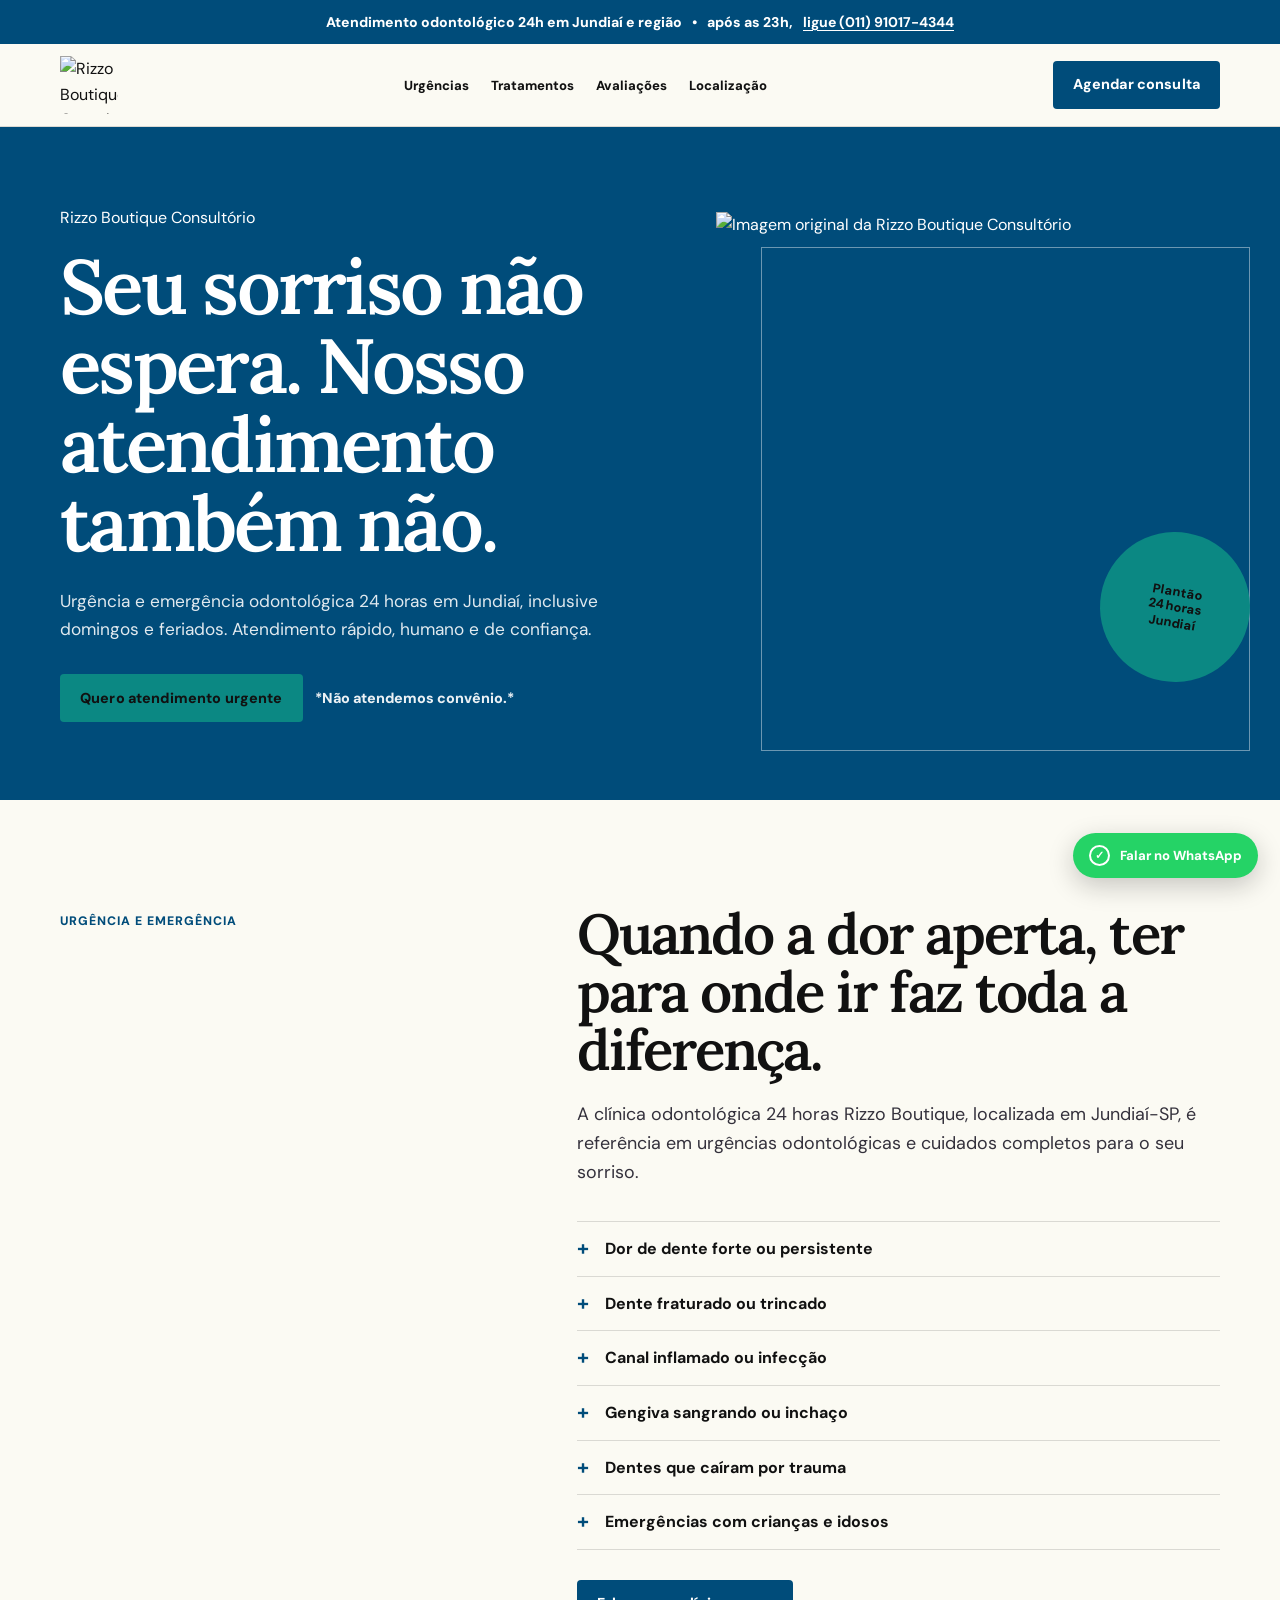
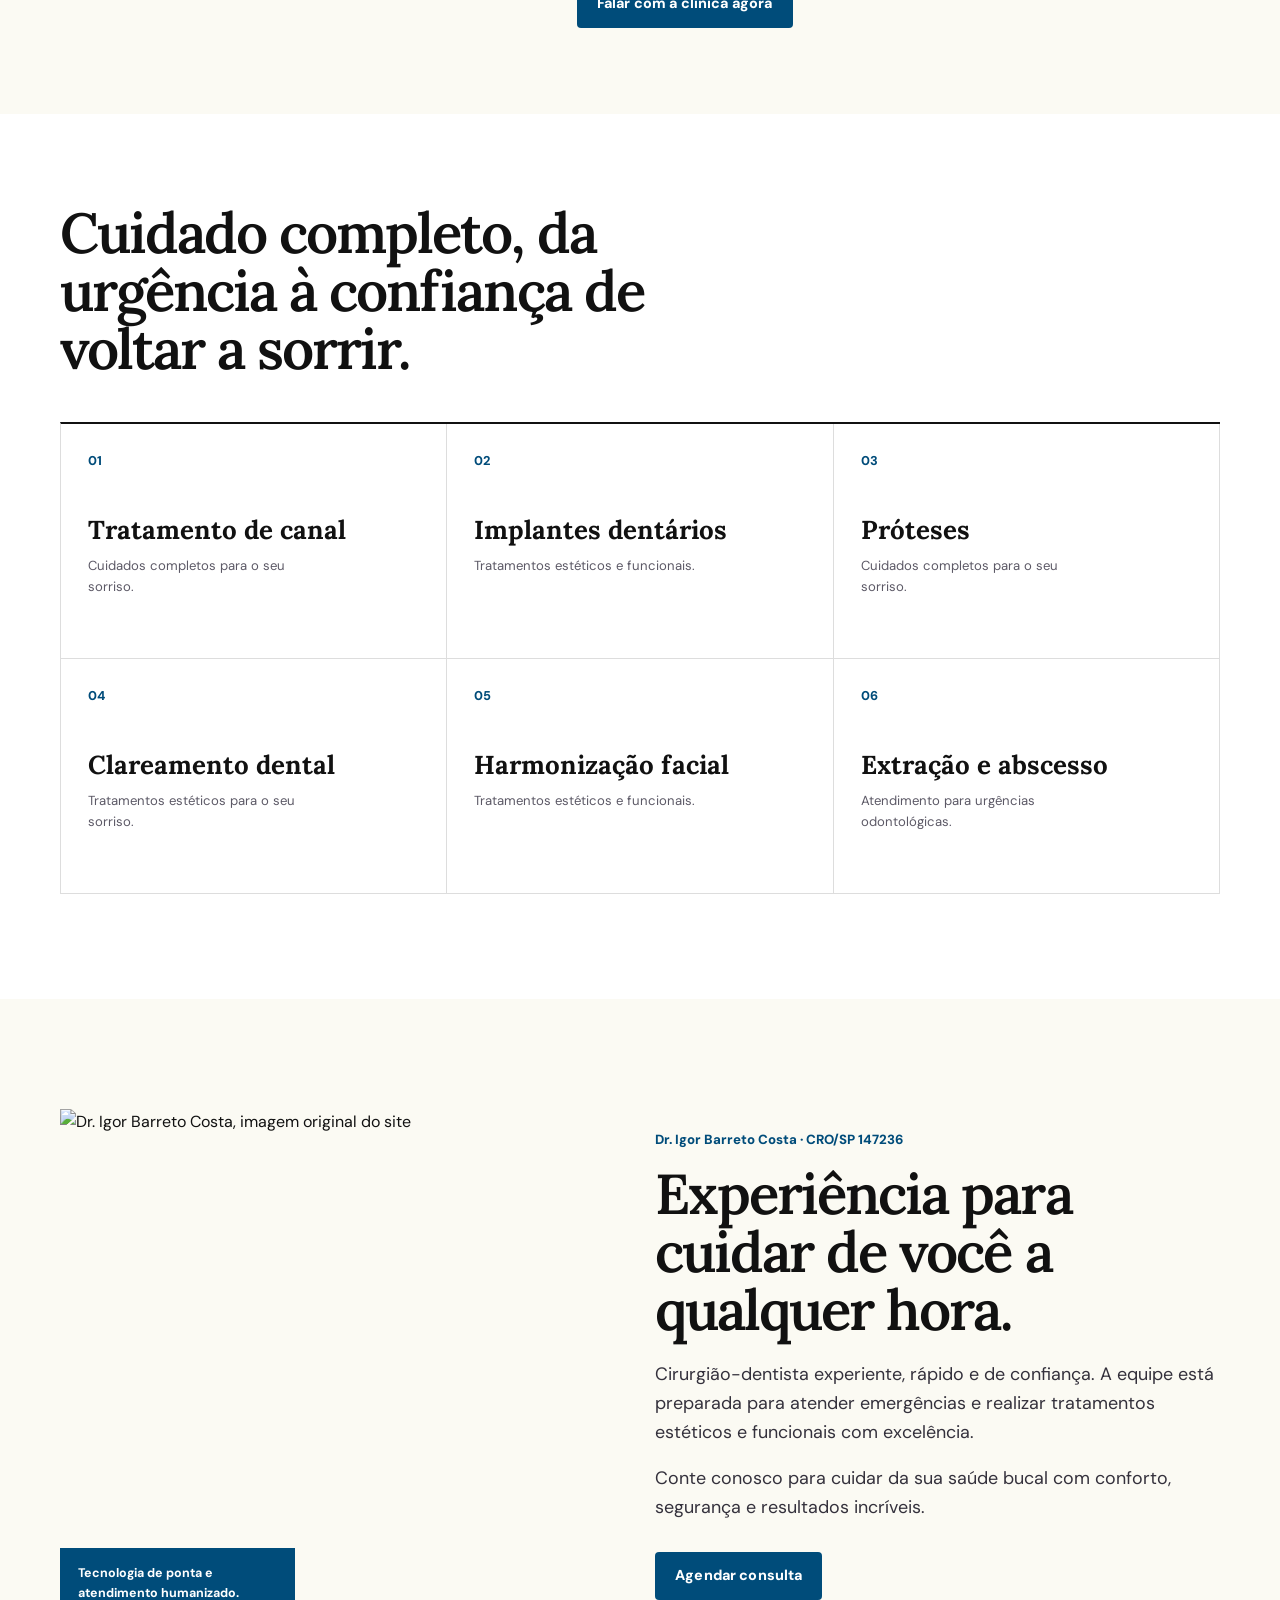
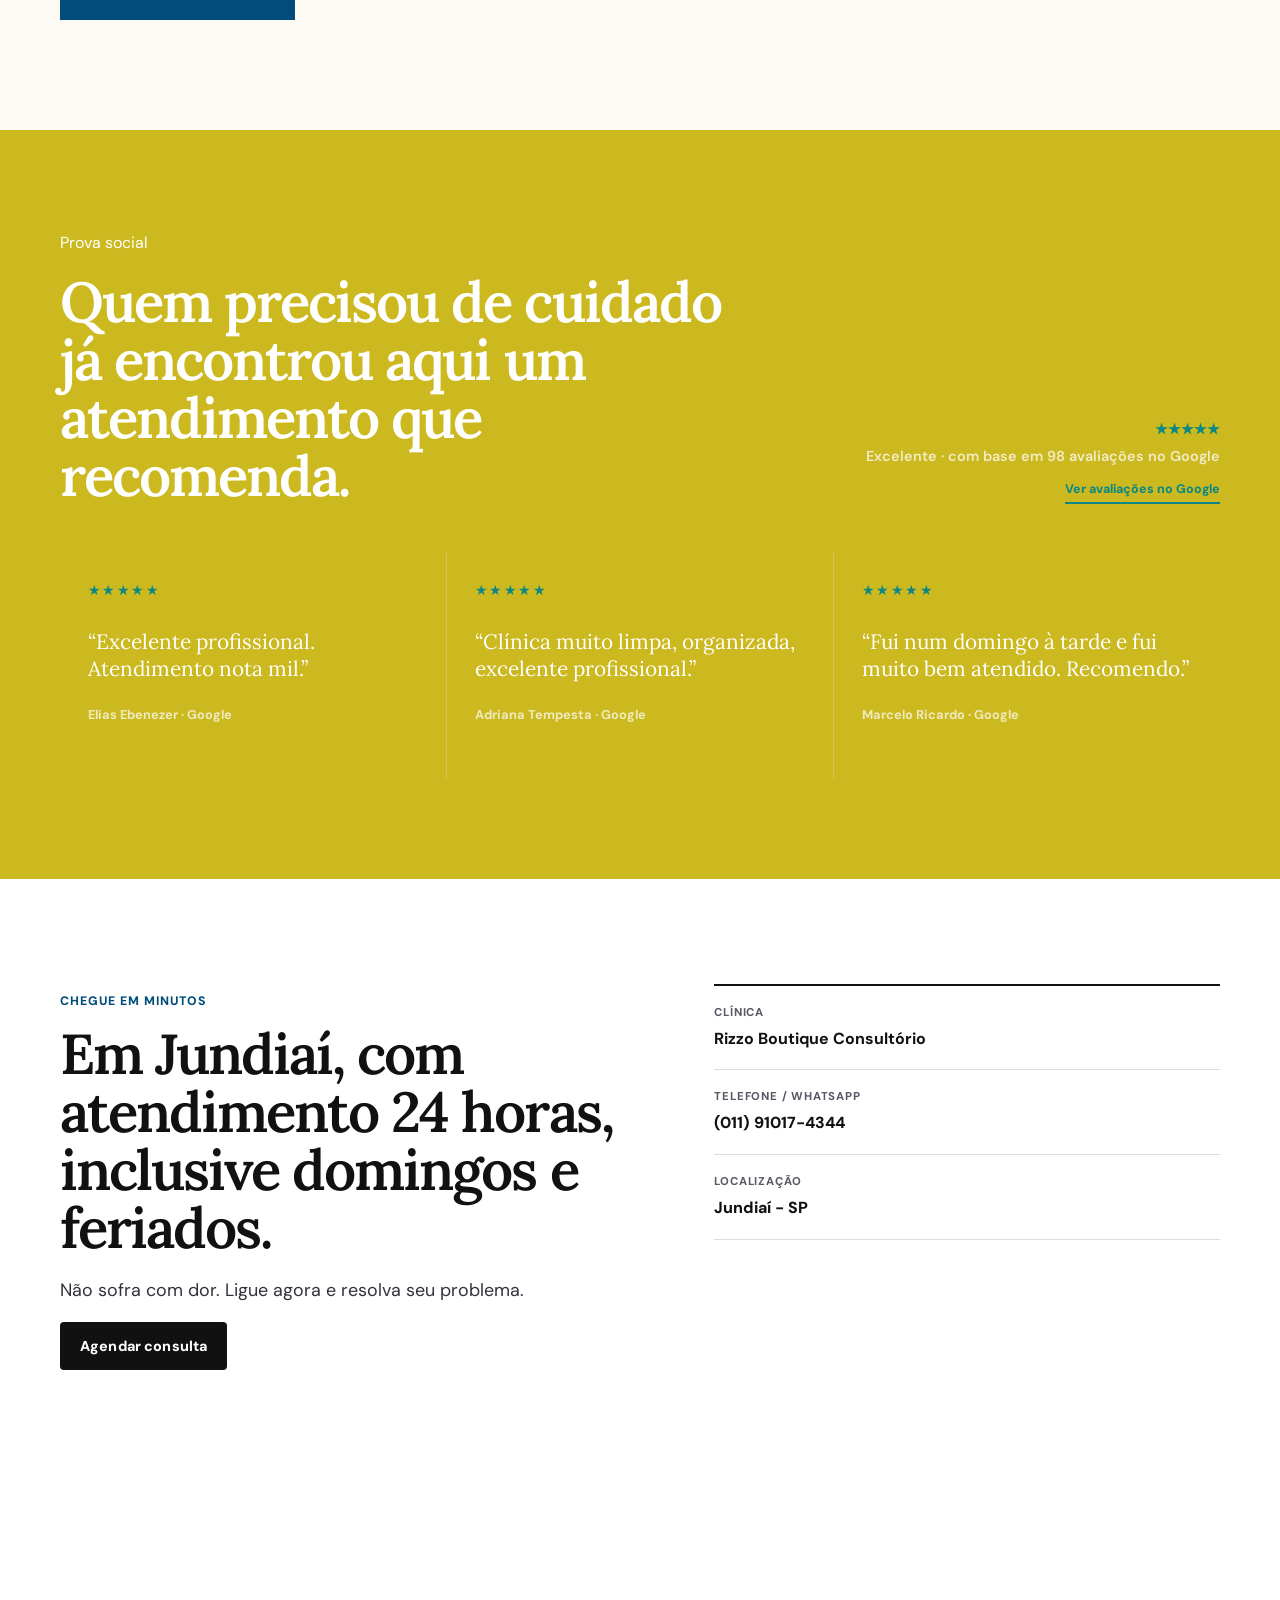
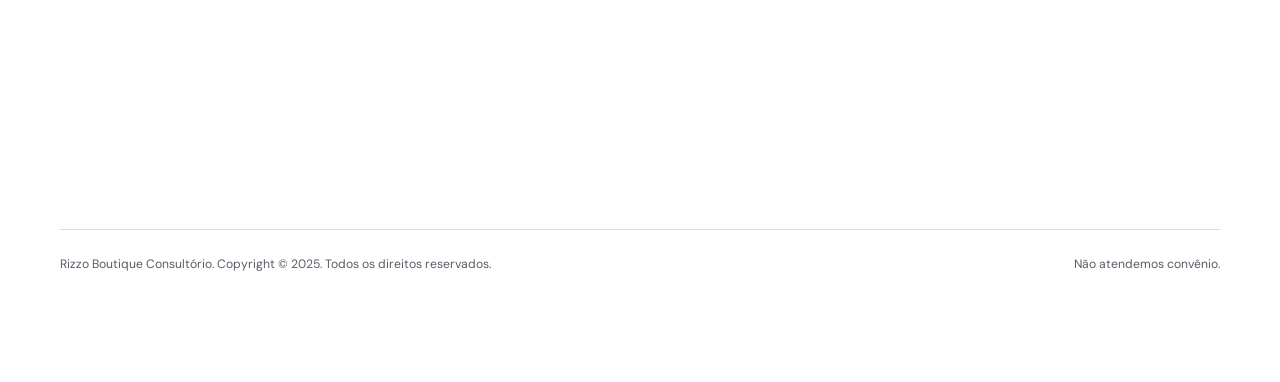
==== index.html @ 36e24719 "On_Site" ====
<!doctype html>
<html lang="pt-BR">
<head>
  <meta charset="utf-8">
  <meta name="viewport" content="width=device-width, initial-scale=1">
  <meta name="description" content="Atendimento odontológico 24 horas em Jundiaí e região. Urgência e emergência com Dr. Igor Barreto Costa, CRO/SP 147236.">
  <title>Dentista 24 Horas em Jundiaí | Dr. Igor Barreto Costa</title>
  <link rel="preconnect" href="https://fonts.googleapis.com">
  <link rel="preconnect" href="https://fonts.gstatic.com" crossorigin>
  <link href="https://fonts.googleapis.com/css2?family=DM+Sans:opsz,wght@9..40,400;9..40,500;9..40,600;9..40,700;9..40,800&family=Lora:ital,wght@0,500;0,600;0,700;1,500&display=swap" rel="stylesheet">
  <link rel="stylesheet" type="text/css" href="index.css"/>
</head>
<body>
  <div class="emergency-bar"><div class="shell">Atendimento odontológico 24h em Jundiaí e região <span aria-hidden="true">•</span> após as 23h, <strong>ligue (011) 91017-4344</strong></div></div>
  <nav class="nav" aria-label="Navegação principal"><div class="shell">
    <a class="brand" href="#inicio" aria-label="Rizzo Boutique Consultório"><img src="https://dentista24horasjundiai.com.br/wp-content/uploads/2025/06/2.png" alt="Rizzo Boutique Consultório"></a>
    <div class="nav-links"><a href="#urgencias">Urgências</a><a href="#tratamentos">Tratamentos</a><a href="#avaliacoes">Avaliações</a><a href="#localizacao">Localização</a></div>
    <a class="button button--custom" href="https://wa.me/5511910174344?text=Ol%C3%A1%2C%20envie%20essa%20mensagem%20para%20ser%20atendido(a)." target="_blank" rel="noopener">Agendar consulta</a>
  </div></nav>

  <main>
    <section class="hero" id="inicio"><div class="shell hero-grid">
      <div><p class="kicker">Rizzo Boutique Consultório</p><h1>Seu sorriso não espera. Nosso atendimento também não.</h1><p class="hero-copy">Urgência e emergência odontológica 24 horas em Jundiaí, inclusive domingos e feriados. Atendimento rápido, humano e de confiança.</p><div class="hero-actions"><a class="button button--light" href="https://wa.me/5511910174344?text=Ol%C3%A1%2C%20envie%20essa%20mensagem%20para%20ser%20atendido(a)." target="_blank" rel="noopener">Quero atendimento urgente</a><span class="hero-note">*Não atendemos convênio.*</span></div></div>
      <div class="hero-portrait"><img src="https://dentista24horasjundiai.com.br/wp-content/uploads/2025/06/1.png" alt="Imagem original da Rizzo Boutique Consultório"><div class="hero-stamp">Plantão<br>24 horas<br>Jundiaí</div></div>
    </div></section>

    <section class="intro" id="urgencias"><div class="shell intro-grid"><div class="side-title">Urgência e emergência</div><div><h2>Quando a dor aperta, ter para onde ir faz toda a diferença.</h2><p class="large-copy">A clínica odontológica 24 horas Rizzo Boutique, localizada em Jundiaí-SP, é referência em urgências odontológicas e cuidados completos para o seu sorriso.</p><ul class="case-list"><li>Dor de dente forte ou persistente</li><li>Dente fraturado ou trincado</li><li>Canal inflamado ou infecção</li><li>Gengiva sangrando ou inchaço</li><li>Dentes que caíram por trauma</li><li>Emergências com crianças e idosos</li></ul><p style="margin:30px 0 0"><a class="button button--custom" href="https://wa.me/5511910174344?text=Ol%C3%A1%2C%20envie%20essa%20mensagem%20para%20ser%20atendido(a)." target="_blank" rel="noopener">Falar com a clínica agora</a></p></div></div></section>

    <section class="services" id="tratamentos"><div class="shell"><div class="services-head"><h2>Cuidado completo, da urgência à confiança de voltar a sorrir.</h2></div><div class="service-grid">
      <a class="service" href="https://wa.me/5511910174344?text=Ol%C3%A1%2C%20gostaria%20de%20saber%20sobre%20tratamento%20de%20canal." target="_blank" rel="noopener"><span class="service-number">01</span><h3>Tratamento de canal</h3><span>Cuidados completos para o seu sorriso.</span></a>
      <a class="service" href="https://wa.me/5511910174344?text=Ol%C3%A1%2C%20gostaria%20de%20saber%20sobre%20implantes%20dent%C3%A1rios." target="_blank" rel="noopener"><span class="service-number">02</span><h3>Implantes dentários</h3><span>Tratamentos estéticos e funcionais.</span></a>
      <a class="service" href="https://wa.me/5511910174344?text=Ol%C3%A1%2C%20gostaria%20de%20saber%20sobre%20pr%C3%B3teses." target="_blank" rel="noopener"><span class="service-number">03</span><h3>Próteses</h3><span>Cuidados completos para o seu sorriso.</span></a>
      <a class="service" href="https://wa.me/5511910174344?text=Ol%C3%A1%2C%20gostaria%20de%20saber%20sobre%20clareamento%20dental." target="_blank" rel="noopener"><span class="service-number">04</span><h3>Clareamento dental</h3><span>Tratamentos estéticos para o seu sorriso.</span></a>
      <a class="service" href="https://wa.me/5511910174344?text=Ol%C3%A1%2C%20gostaria%20de%20saber%20sobre%20harmoniza%C3%A7%C3%A3o%20facial." target="_blank" rel="noopener"><span class="service-number">05</span><h3>Harmonização facial</h3><span>Tratamentos estéticos e funcionais.</span></a>
      <a class="service" href="https://wa.me/5511910174344?text=Ol%C3%A1%2C%20preciso%20de%20atendimento%20para%20urg%C3%AAncia%20odontol%C3%B3gica." target="_blank" rel="noopener"><span class="service-number">06</span><h3>Extração e abscesso</h3><span>Atendimento para urgências odontológicas.</span></a>
    </div></div></section>



    <section class="about" id="canal"><div class="shell about-grid"><div class="about-photo"><img src="https://dentista24horasjundiai.com.br/wp-content/uploads/2025/06/3.png" alt="Dr. Igor Barreto Costa, imagem original do site"><span class="about-caption">Tecnologia de ponta e atendimento humanizado.</span></div><div><p class="credential">Dr. Igor Barreto Costa · CRO/SP 147236</p><h2>Experiência para cuidar de você a qualquer hora.</h2><p class="large-copy">Cirurgião-dentista experiente, rápido e de confiança. A equipe está preparada para atender emergências e realizar tratamentos estéticos e funcionais com excelência.</p><p class="large-copy">Conte conosco para cuidar da sua saúde bucal com conforto, segurança e resultados incríveis.</p><a class="button button--custom" href="https://wa.me/5511910174344?text=Ol%C3%A1%2C%20envie%20essa%20mensagem%20para%20ser%20atendido(a)." target="_blank" rel="noopener">Agendar consulta</a></div></div>
    </section>

    <section class="reviews " id="avaliacoes"><div class="shell"><div class="reviews-header"><div><p class="kicker">Prova social</p><h2>Quem precisou de cuidado já encontrou aqui um atendimento que recomenda.</h2></div><div class="rating">★★★★★ <span>Excelente · com base em 98 avaliações no Google</span><a class="google-reviews-link" href="https://www.google.com/maps/search/?api=1&query=Rizzo%20Boutique%20Consult%C3%B3rio%20Odontol%C3%B3gico%2C%20Avenida%20Jundia%C3%AD%20714%2C%20Jundia%C3%AD%20SP" target="_blank" rel="noopener">Ver avaliações no Google</a></div></div><div class="review-grid">
      <article class="review"><div class="stars">★★★★★</div><blockquote>“Excelente profissional. Atendimento nota mil.”</blockquote><cite>Elias Ebenezer · Google</cite></article>
      <article class="review"><div class="stars">★★★★★</div><blockquote>“Clínica muito limpa, organizada, excelente profissional.”</blockquote><cite>Adriana Tempesta · Google</cite></article>
      <article class="review"><div class="stars">★★★★★</div><blockquote>“Fui num domingo à tarde e fui muito bem atendido. Recomendo.”</blockquote><cite>Marcelo Ricardo · Google</cite></article>
    </div></div></section>

    <section class="location" id="localizacao"><div class="shell location-copy"><div><p class="side-title">Chegue em minutos</p><h2>Em Jundiaí, com atendimento 24 horas, inclusive domingos e feriados.</h2><p class="large-copy">Não sofra com dor. Ligue agora e resolva seu problema.</p><a class="button button--dark button--custom" href="https://wa.me/5511910174344?text=Ol%C3%A1%2C%20envie%20essa%20mensagem%20para%20ser%20atendido(a)." target="_blank" rel="noopener">Agendar consulta</a></div><div class="contact-stack"><div class="contact-line"><span class="contact-label">Clínica</span><strong>Rizzo Boutique Consultório</strong></div><div class="contact-line"><span class="contact-label">Telefone / WhatsApp</span><a href="https://wa.me/5511910174344?text=Ol%C3%A1%2C%20envie%20essa%20mensagem%20para%20ser%20atendido(a)." target="_blank" rel="noopener">(011) 91017-4344</a></div><div class="contact-line"><span class="contact-label">Localização</span><a href="https://maps.google.com/maps?q=jundiai&t=m&z=10&output=embed&iwloc=near" target="_blank" rel="noopener">Jundiaí - SP</a></div></div></div><iframe class="map" title="Localização em Jundiaí" src="https://maps.google.com/maps?q=jundiai&t=m&z=10&output=embed&iwloc=near" loading="lazy"></iframe></section>
  </main>
  <footer><div class="shell"><p>Rizzo Boutique Consultório. Copyright © 2025. Todos os direitos reservados.</p><p>Não atendemos convênio.</p></div></footer>
  <a class="whatsapp-float" href="https://wa.me/5511910174344?text=Ol%C3%A1%2C%20envie%20essa%20mensagem%20para%20ser%20atendido(a)." target="_blank" rel="noopener" aria-label="Falar pelo WhatsApp"><span class="whatsapp-icon">✓</span><span>Falar no WhatsApp</span></a>
</body>
</html>
---- index.css ----
:root { --background-review: #ccb81f;--violet:#004c7a; --violet-dark:#ffff; --pink:#d2f6cf; --yellow:#0b8883; --paper:#FBFAF3; --ink:#111111; --muted:#5c5966; --line:rgba(17,17,17,.14); --whatsapp:#25D366; }
    * { box-sizing:border-box; }
    html { scroll-behavior:smooth; }
    body { margin:0; color:var(--ink); background:var(--paper); font-family:"DM Sans",Arial,sans-serif; line-height:1.6; }
    a { color:inherit; }
    img { display:block; max-width:100%; }
    .shell { width:min(1160px, calc(100% - 40px)); margin:auto; }
    .emergency-bar { background:var(--violet); color:#fff; font-size:.88rem; font-weight:800; }
    .emergency-bar .shell { min-height:44px; display:flex; align-items:center; justify-content:center; gap:10px; text-align:center; }
    .emergency-bar strong { text-decoration:underline; text-underline-offset:3px; }
    .nav { background:var(--paper); border-bottom:1px solid var(--line); }
    .nav .shell { min-height:82px; display:flex; align-items:center; justify-content:space-between; gap:24px; }
    .brand { display:flex; align-items:center; text-decoration:none; }
    .brand img { width:58px; height:58px; object-fit:contain; }
    .nav-links { display:flex; gap:22px; align-items:center; font-size:.82rem; font-weight:800; }
    .nav-links a { text-decoration:none; }
    .nav-links a:hover { color:var(--violet); }
    .button { display:inline-flex; align-items:center; justify-content:center; min-height:48px; padding:12px 20px; border-radius:4px; background:var(--violet); color:#fff; text-decoration:none; font-size:.9rem; font-weight:800; letter-spacing:.01em; transition:transform .2s ease, background .2s ease; }
    .button:hover { transform:translateY(-1px); background:var(--violet-dark); }
    .button--custom:hover { transform:translateY(-1px); background:var(--violet-dark); color: black; border: 1px solid black;}
    .button--dark { background:var(--ink); }
    .button--light { background:var(--yellow); color:var(--ink); }
    .button--light { background:var(--yellow); color:var(--ink); }
    .hero { background:var(--violet); color:#fff; overflow:hidden; }
    .hero-grid { min-height:620px; display:grid; grid-template-columns:1.08fr .92fr; align-items:center; gap:64px; padding:78px 0; }
    h1,h2,h3,p { margin-top:0; }
    h1,h2 { font-family:Lora,Georgia,serif; font-weight:600; letter-spacing:-.035em; line-height:1.03; }
    h1 { max-width:680px; margin-bottom:25px; font-size:clamp(3.2rem,6vw,5.8rem); }
    .hero-copy { max-width:580px; margin-bottom:31px; font-size:1.08rem; color:rgba(255,255,255,.88); }
    .hero-actions { display:flex; flex-wrap:wrap; gap:12px; align-items:center; }
    .hero-note { font-size:.9rem; font-weight:800; color:rgba(255,255,255,.92); }
    .hero-portrait { position:relative; }
    .hero-portrait::before { content:""; position:absolute; inset:7% -6% -7% 9%; border:1px solid rgba(255,255,255,.42); }
    .hero-portrait img { position:relative; width:100%; aspect-ratio:1/1; object-fit:cover; object-position:center; }
    .hero-stamp { position:absolute; right:-30px; bottom:34px; width:150px; height:150px; display:grid; place-items:center; border-radius:50%; background:var(--yellow); color:var(--ink); font-size:.8rem; font-weight:800; line-height:1.2; text-align:center; transform:rotate(10deg); }
    .intro { padding:104px 0 86px; }
    .intro-grid { display:grid; grid-template-columns:.82fr 1.18fr; gap:70px; }
    .side-title { padding-top:8px; font-size:.77rem; font-weight:800; letter-spacing:.08em; text-transform:uppercase; color:var(--violet); }
    h2 { margin-bottom:22px; font-size:clamp(2.45rem,4.4vw,4.5rem); }
    .large-copy { max-width:780px; font-size:1.12rem; color:#34313c; }
    .case-list { margin:35px 0 0; padding:0; border-top:1px solid var(--line); list-style:none; }
    .case-list li { display:flex; gap:16px; padding:14px 0; border-bottom:1px solid var(--line); font-weight:700; }
    .case-list li::before { content:"+"; color:var(--violet); font-size:1.3rem; line-height:1.2; }
    .services { padding:89px 0 105px; background:#fff; }
    .services-head { display:flex; justify-content:space-between; align-items:end; gap:32px; margin-bottom:45px; }
    .services-head h2 { max-width:680px; margin:0; }
    .services-lead { max-width:340px; margin:0; color:var(--muted); font-size:.94rem; }
    .service-grid { display:grid; grid-template-columns:repeat(3,1fr); border-top:2px solid var(--ink); border-left:1px solid var(--line); }
    .service { min-height:235px; padding:27px; border-right:1px solid var(--line); border-bottom:1px solid var(--line); text-decoration:none; transition:background .2s ease,color .2s ease; }
    .service:hover { background:var(--violet); color:#fff; }
    .service-number { display:block; margin-bottom:44px; color:var(--violet); font-weight:800; font-size:.8rem; }
    .service:hover .service-number { color:var(--yellow); }
    .service h3 { margin-bottom:10px; font-family:Lora,Georgia,serif; font-size:1.62rem; line-height:1.14; }
    .service span:last-child { display:block; max-width:26ch; color:var(--muted); font-size:.82rem; }
    .service:hover span:last-child { color:rgba(255,255,255,.76); }
    .care-plan { background:var(--pink); padding:108px 0; }
    .care-layout { display:grid; grid-template-columns:1fr 1.15fr; gap:76px; align-items:start; }
    .care-layout h2 { max-width:440px; }
    .care-layout p { max-width:460px; color:#3b2940; }
    .text-link { font-size:.79rem; font-weight:800; text-decoration:none; border-bottom:2px solid var(--ink); padding-bottom:2px; white-space:nowrap; }
    .about { padding:110px 0; background:var(--paper); }
    .about-grid { display:grid; grid-template-columns:.95fr 1.05fr; gap:84px; align-items:center; }
    .about-photo { position:relative; }
    .about-photo img { width:100%; aspect-ratio:1/1; object-fit:cover; }
    .about-caption { position:absolute; left:0; bottom:0; max-width:235px; padding:16px 18px; background:var(--violet); color:#fff; font-size:.78rem; font-weight:700; }
    .credential { margin:0 0 14px; color:var(--violet); font-size:.83rem; font-weight:800; }
    .about .button { margin-top:12px; }
    .reviews { padding:100px 0; background:var(--background-review); color:#fff; }
    .reviews-header { display:flex; justify-content:space-between; align-items:end; gap:32px; margin-bottom:47px; }
    .reviews h2 { max-width:700px; margin:0; }
    .rating { flex:none; color:var(--yellow); font-size:.9rem; font-weight:800; text-align:right; }
    .rating span { display:block; margin-top:3px; color:rgba(255,255,255,.75); font-weight:600; }
    .review-grid { display:grid; grid-template-columns:repeat(3,1fr); gap:1px; background:rgba(255,255,255,.2); }
    .review { min-height:228px; padding:28px; background:var(--background-review); }
    .stars { color:var(--yellow); font-size:.9rem; letter-spacing:.1em; }
    blockquote { margin:26px 0 19px; font-family:Lora,Georgia,serif; font-size:1.3rem; line-height:1.32; }
    .google-reviews-link { display:inline-block; margin-top:12px; color:inherit; font-size:.78rem; font-weight:800; text-decoration:none; border-bottom:2px solid currentColor; padding-bottom:2px; }
    .review cite { color:rgba(255,255,255,.7); font-style:normal; font-size:.8rem; font-weight:700; }
    .location { padding:105px 0 0; background:#fff; }
    .location-copy { display:grid; grid-template-columns:1fr .88fr; gap:80px; padding-bottom:67px; }
    .location-copy h2 { max-width:570px; margin-bottom:20px; }
    .contact-stack { border-top:2px solid var(--ink); }
    .contact-line { padding:18px 0; border-bottom:1px solid var(--line); }
    .contact-label { display:block; margin-bottom:4px; color:var(--muted); font-size:.71rem; font-weight:800; letter-spacing:.07em; text-transform:uppercase; }
    .contact-line a { font-weight:800; text-decoration:none; }
    .map { width:100%; height:360px; border:0; display:block; filter:grayscale(1) contrast(1.05); }
    footer { padding:32px 0 95px; background:#fff; color:var(--muted); font-size:.76rem; }
    footer .shell { display:flex; justify-content:space-between; gap:20px; border-top:1px solid var(--line); padding-top:25px; }
    .whatsapp-float { position:fixed; z-index:5; right:22px; bottom:22px; display:flex; align-items:center; gap:10px; padding:12px 16px; border-radius:28px; background:var(--whatsapp); color:#fff; box-shadow:0 8px 26px rgba(17,17,17,.22); font-size:.82rem; font-weight:800; text-decoration:none; }
    .whatsapp-icon { width:21px; height:21px; border:2px solid #fff; border-radius:50%; display:grid; place-items:center; font-size:.7rem; }
    @media (max-width:800px) { .nav-links { display:none; } .hero-grid,.intro-grid,.care-layout,.about-grid,.location-copy { grid-template-columns:1fr; gap:38px; } .hero-grid { min-height:auto; padding:62px 0 70px; } .hero-portrait { max-width:520px; margin:auto; } .hero-stamp { right:-11px; bottom:19px; width:120px; height:120px; } .services-head,.reviews-header { display:block; } .services-head h2,.reviews h2 { margin-bottom:18px; } .rating { text-align:left; } .service-grid { grid-template-columns:repeat(2,1fr); } .review-grid { grid-template-columns:1fr; } .about-photo { max-width:540px; } }
    @media (max-width:520px) { .shell { width:min(100% - 30px, 1160px); } .emergency-bar .shell { min-height:51px; font-size:.72rem; } .nav .shell { min-height:68px; } .brand img { width:49px; height:49px; } .nav .button { min-height:39px; padding:9px 12px; font-size:.72rem; } h1 { font-size:3.1rem; } .hero-copy { font-size:.98rem; } .hero-actions { align-items:stretch; flex-direction:column; } .hero-actions .button { width:100%; } .intro,.services,.care-plan,.about,.reviews { padding:70px 0; } .service-grid { grid-template-columns:1fr; } .service { min-height:185px; } .service-number { margin-bottom:23px; } .plan { grid-template-columns:37px 1fr; gap:10px; } .plan .text-link { grid-column:2; justify-self:start; margin-top:2px; } .location { padding-top:70px; } .map { height:280px; } footer .shell { display:block; } footer p + p { margin-top:10px; } .whatsapp-float { right:14px; bottom:14px; padding:12px; } .whatsapp-float span:last-child { display:none; } }
    @media (prefers-reduced-motion:reduce) { html { scroll-behavior:auto; } .button { transition:none; } }
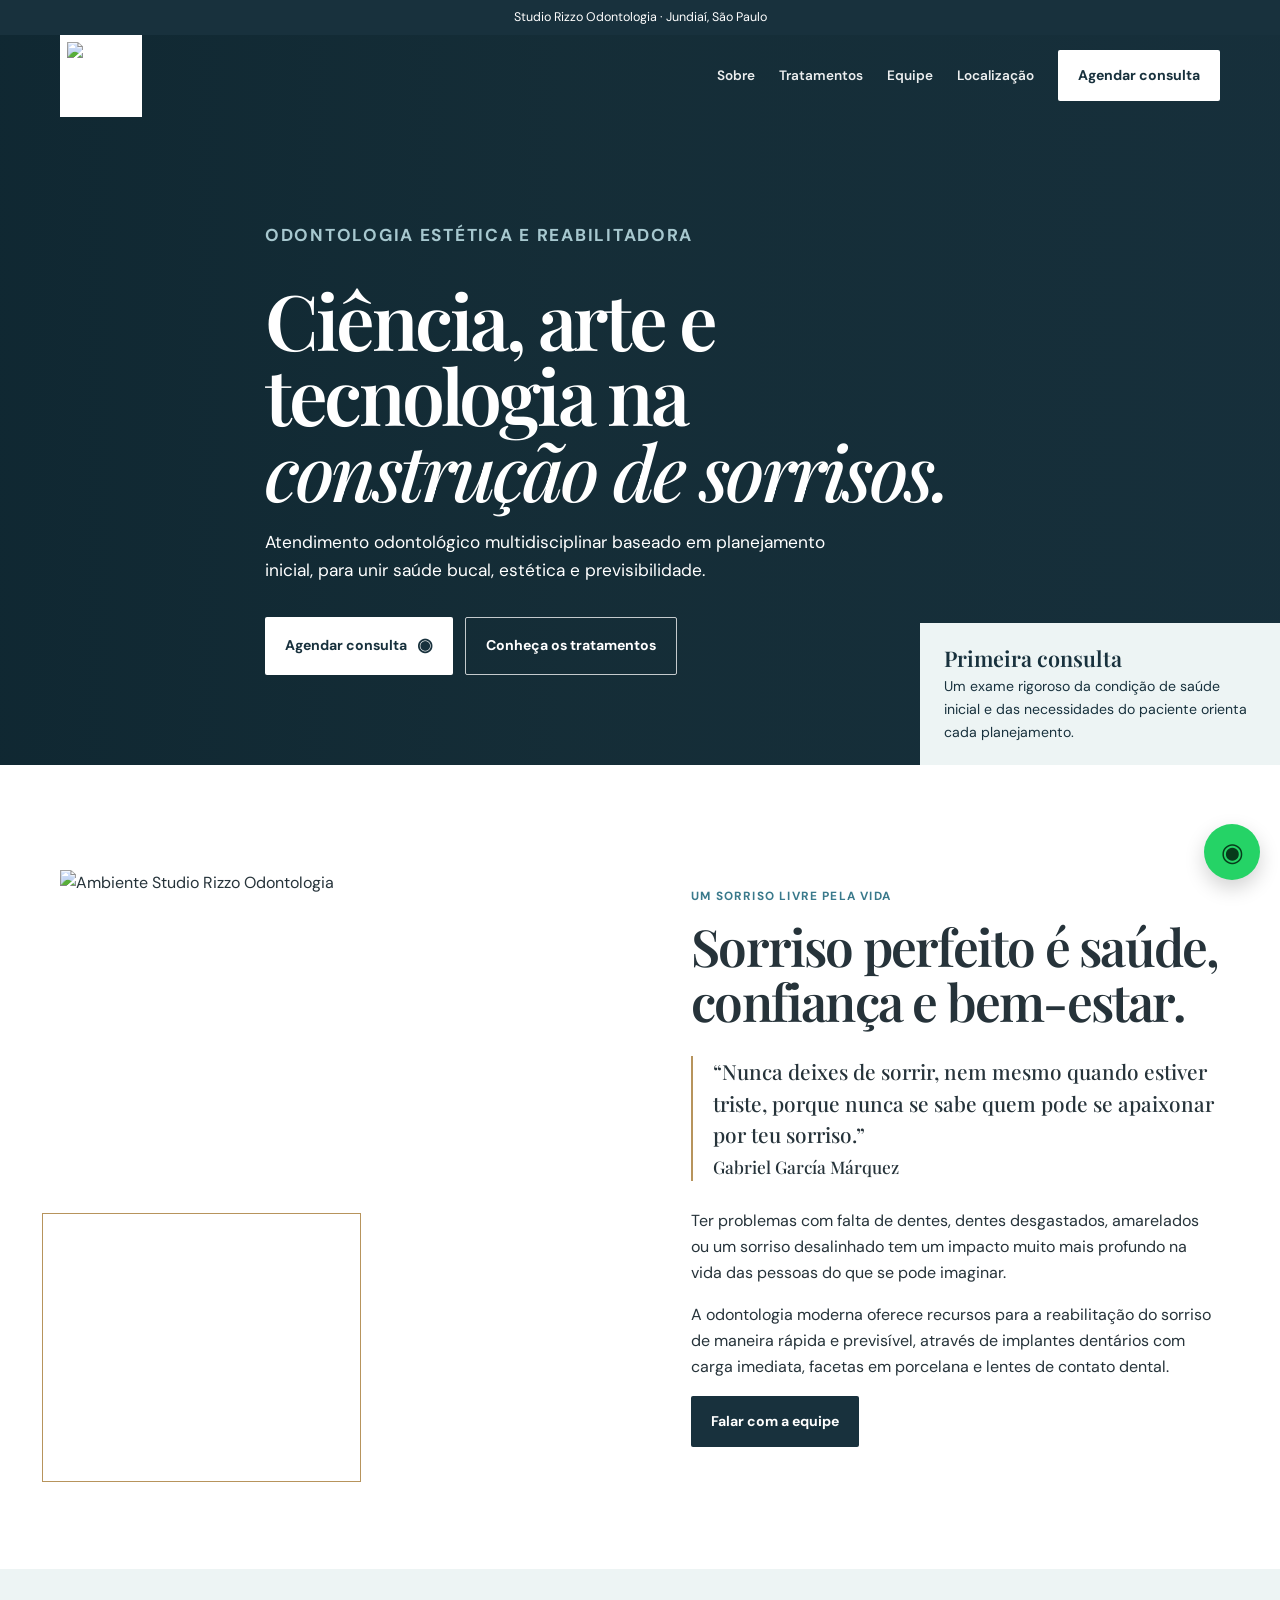
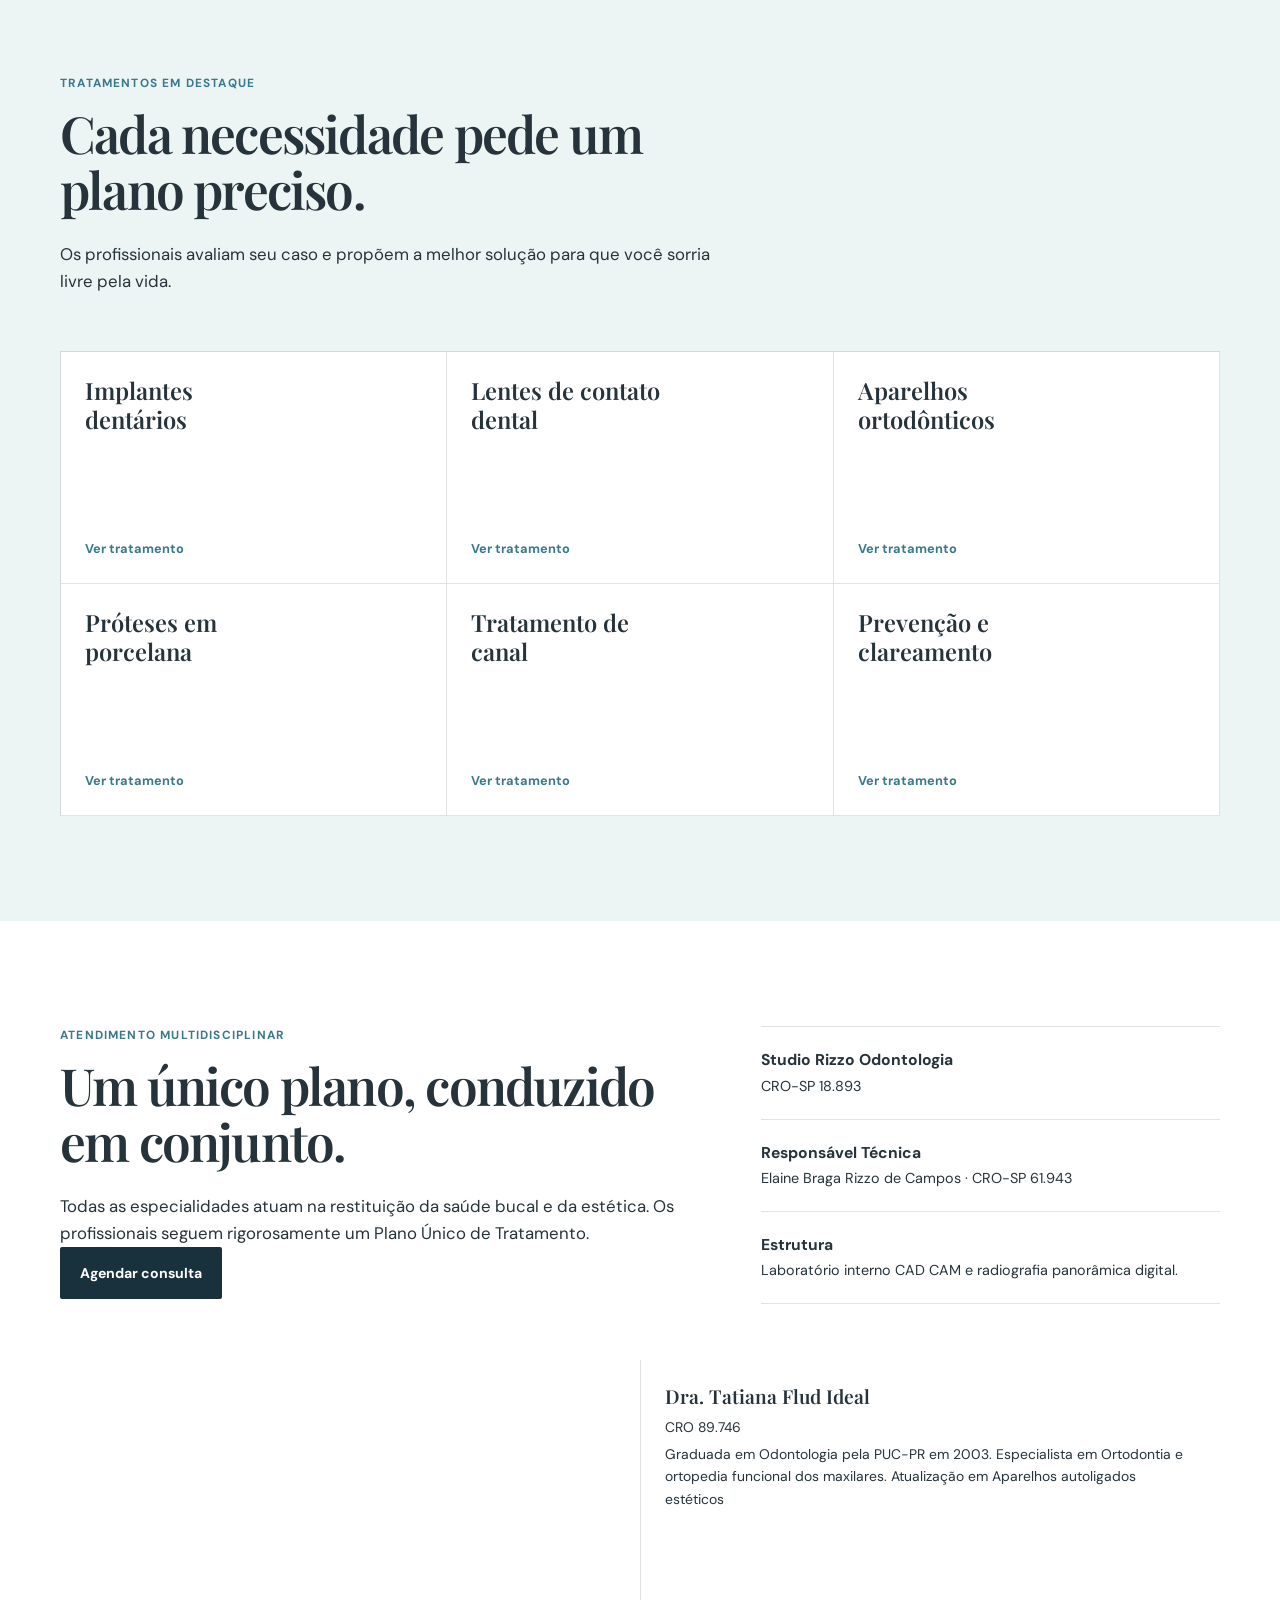
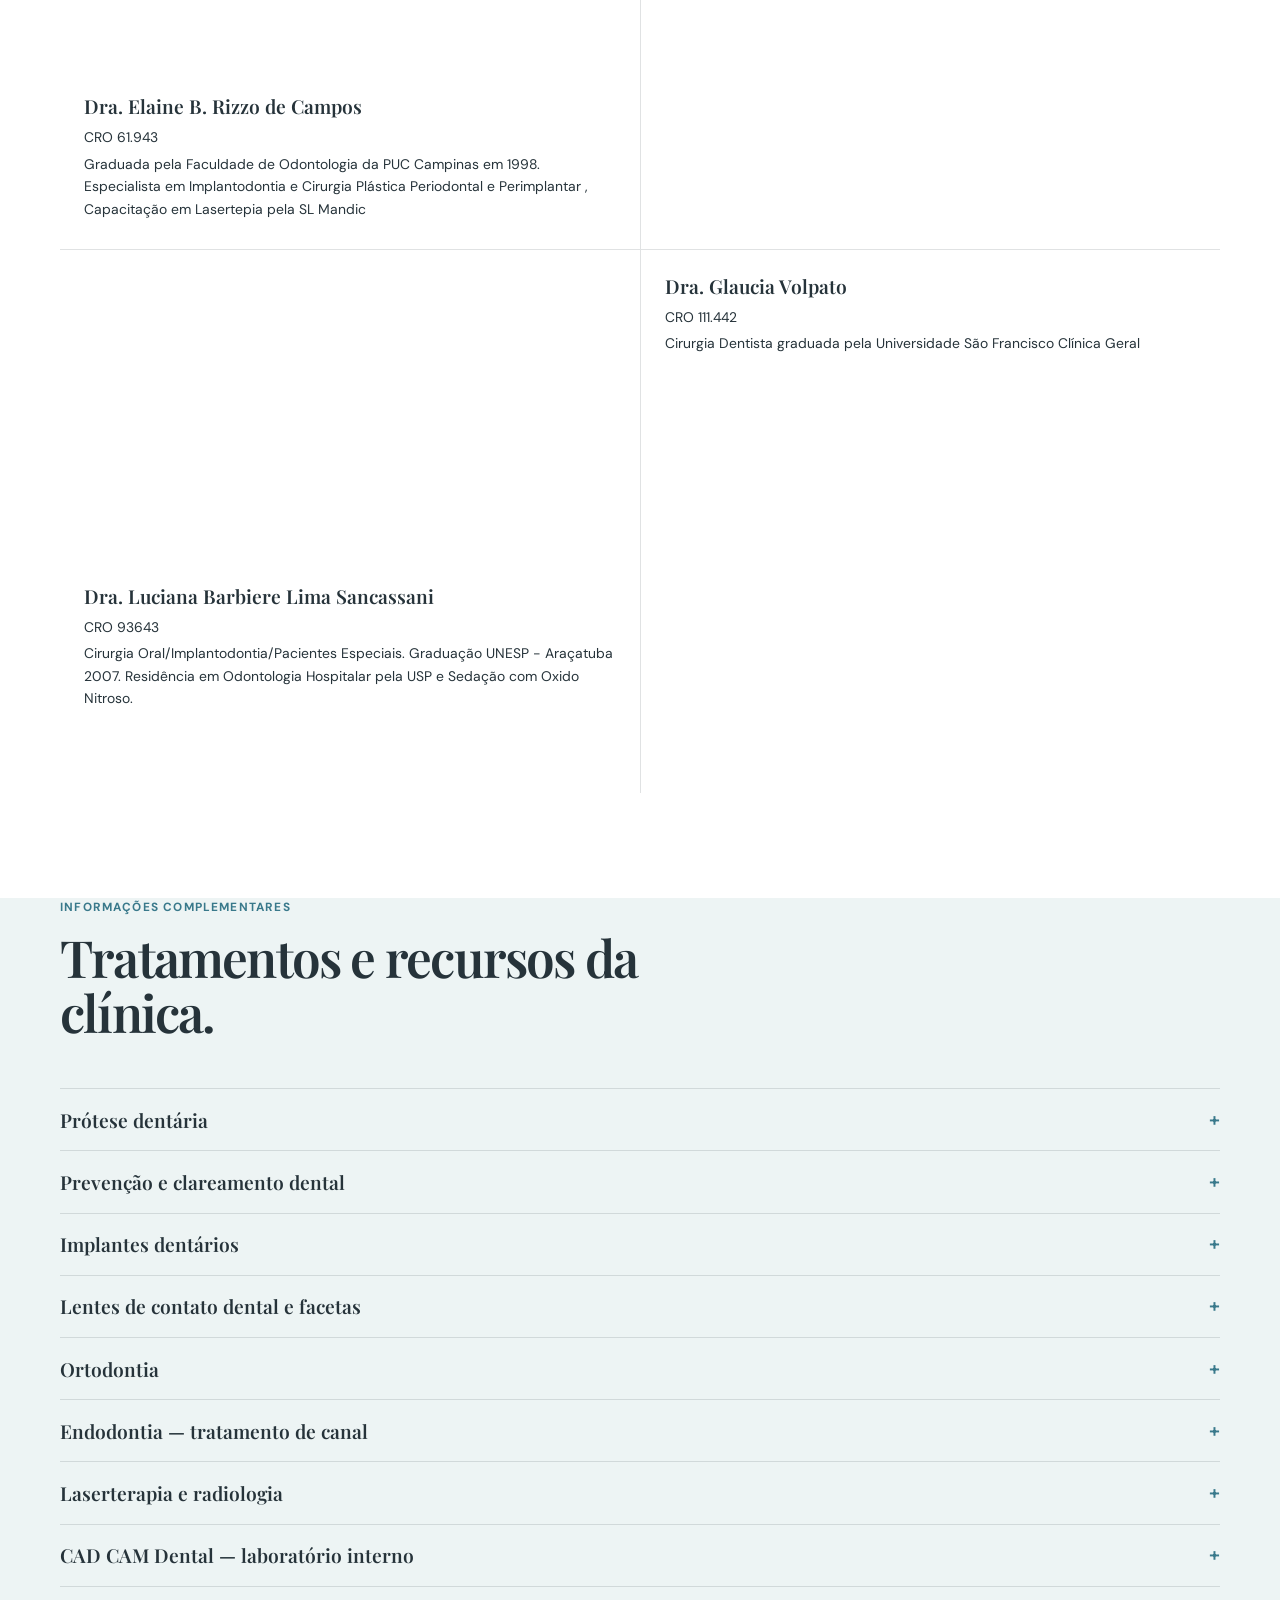
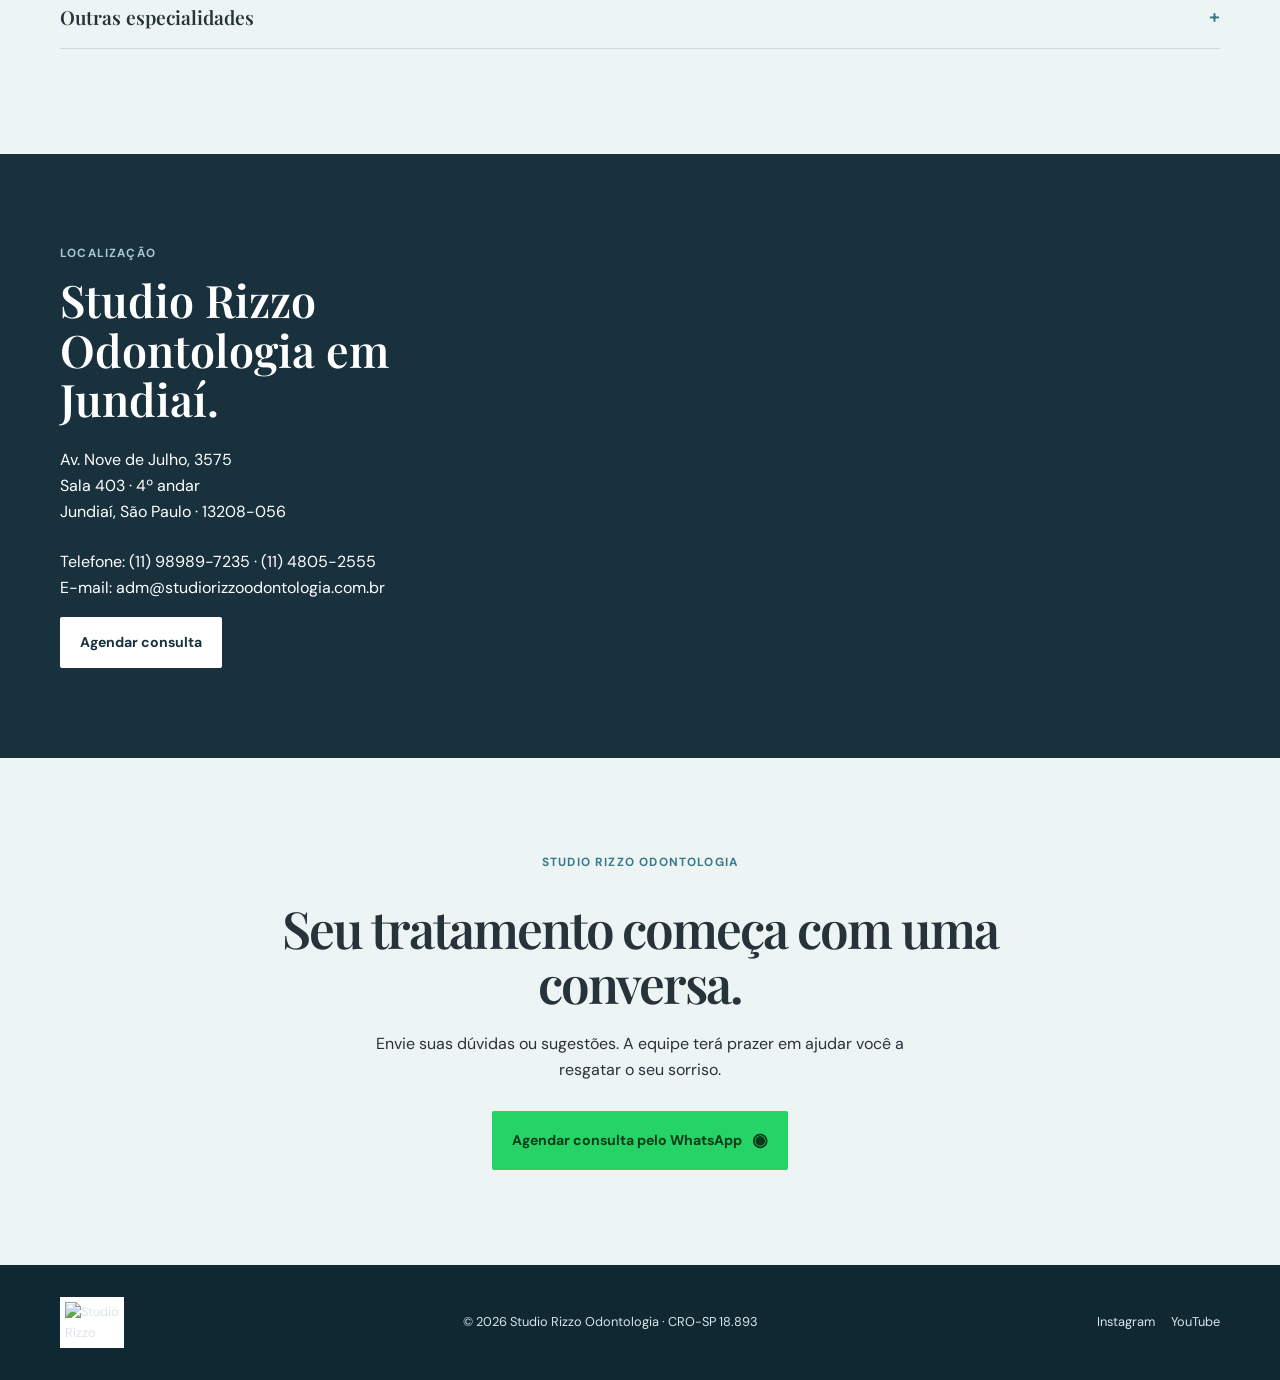
==== commit e615a59e: "Update index.html" ====
--- a/index.html
+++ b/index.html
@@ -3,52 +3,53 @@
 <head>
   <meta charset="utf-8">
   <meta name="viewport" content="width=device-width, initial-scale=1">
-  <meta name="description" content="Atendimento odontológico 24 horas em Jundiaí e região. Urgência e emergência com Dr. Igor Barreto Costa, CRO/SP 147236.">
-  <title>Dentista 24 Horas em Jundiaí | Dr. Igor Barreto Costa</title>
+  <meta name="description" content="Studio Rizzo Odontologia — ciência, arte e tecnologia na construção de sorrisos.">
+  <title>Studio Rizzo Odontologia | Jundiaí</title>
   <link rel="preconnect" href="https://fonts.googleapis.com">
   <link rel="preconnect" href="https://fonts.gstatic.com" crossorigin>
-  <link href="https://fonts.googleapis.com/css2?family=DM+Sans:opsz,wght@9..40,400;9..40,500;9..40,600;9..40,700;9..40,800&family=Lora:ital,wght@0,500;0,600;0,700;1,500&display=swap" rel="stylesheet">
-  <link rel="stylesheet" type="text/css" href="index.css"/>
+  <link href="https://fonts.googleapis.com/css2?family=DM+Sans:wght@400;500;600;700&family=Playfair+Display:ital,wght@0,500;0,600;0,700;1,500&display=swap" rel="stylesheet">
+  <style>
+    :root{--ink:#26333a;--deep:#18313d;--teal:#39798b;--sky:#a7c8cf;--mist:#edf4f4;--white:#fff;--gold:#b7945c;--line:rgba(38,51,58,.14);--wa:#25d366;}
+    *{box-sizing:border-box}html{scroll-behavior:smooth}body{margin:0;color:var(--ink);font-family:"DM Sans",sans-serif;font-size:16px;line-height:1.62;background:var(--white)}a{color:inherit;text-decoration:none}img{display:block;max-width:100%}.shell{width:min(1160px,calc(100% - 48px));margin:auto}.serif{font-family:"Playfair Display",serif}.eyebrow{font-size:.74rem;letter-spacing:.1em;text-transform:uppercase;font-weight:700;color:var(--teal);margin:0 0 .8rem}.button{display:inline-flex;align-items:center;justify-content:center;gap:.65rem;padding:.9rem 1.25rem;border-radius:2px;font-weight:700;font-size:.88rem;transition:.2s transform,.2s background;cursor:pointer}.button:hover{transform:translateY(-2px)}.button-primary{background:var(--deep);color:white}.button-primary:hover{background:var(--teal)}.button-light{background:white;color:var(--deep)}.button-whats{background:var(--wa);color:#073b1b}.whats-icon{font-size:1.15rem}.skip{position:absolute;left:-10000px}.skip:focus{left:12px;top:12px;z-index:100;background:#fff;padding:.7rem}
+    .topline{background:var(--deep);color:#fff;text-align:center;font-size:.78rem;padding:.45rem 1rem}.header{height:82px;display:flex;align-items:center;justify-content:space-between;position:absolute;z-index:3;left:0;right:0;color:#fff}.brand img{width:82px;height:82px;object-fit:contain;background:#fff;padding:7px}.nav{display:flex;gap:1.5rem;align-items:center;font-size:.85rem;font-weight:600}.nav a:not(.button){opacity:.92}.nav a:not(.button):hover{color:var(--sky)}.menu{display:none;border:1px solid rgba(255,255,255,.7);color:#fff;background:transparent;padding:.45rem .7rem}
+    .hero{position:relative;min-height:730px;color:#fff;display:grid;align-items:end;overflow:hidden;background:var(--deep)}.hero:before{content:"";position:absolute;inset:0;background:linear-gradient(90deg,rgba(15,39,49,.91) 0%,rgba(19,43,52,.65) 45%,rgba(15,39,49,.18) 100%),url('https://images.builderservices.io/s/cdn/v1.0/i/m?url=https%3A%2F%2Fstorage.googleapis.com%2Fproduction-hostgator-brasil-v1-0-6%2F146%2F359146%2FUTA1cfv2%2F6fc088ce9e224be5a5a776d70a6624bd&methods=resize%2C2000%2C5000') center/cover}.hero-inner{position:relative;padding:180px 0 82px;max-width:750px}.hero h1{font:600 clamp(2.75rem,6vw,5.4rem)/.98 "Playfair Display",serif;letter-spacing:-.045em;margin:0 0 1.3rem}.hero h1 em{font-weight:500}.hero p{max-width:570px;margin:0 0 2rem;font-size:1.08rem}.hero-actions{display:flex;gap:.75rem;flex-wrap:wrap}.hero-note{position:absolute;right:0;bottom:0;background:var(--mist);color:var(--deep);width:min(360px,34vw);padding:1.3rem 1.5rem;font-size:.88rem}.hero-note b{display:block;font:600 1.35rem "Playfair Display",serif;margin-bottom:.2rem}.section{padding:105px 0}.section-title{font:600 clamp(2rem,4vw,3.4rem)/1.08 "Playfair Display",serif;letter-spacing:-.035em;margin:0;max-width:700px}.intro{font-size:1.05rem;max-width:680px;margin:1.5rem 0 0}.split{display:grid;grid-template-columns:1fr 1fr;gap:clamp(36px,8vw,110px);align-items:center}.photo-frame{position:relative}.photo-frame:before{content:"";position:absolute;left:-18px;bottom:-18px;width:60%;height:45%;border:1px solid var(--gold);z-index:-1}.photo-frame img{width:100%;aspect-ratio:4/4.5;object-fit:cover}.quote{border-left:2px solid var(--gold);padding-left:1.25rem;margin:1.7rem 0;font:500 1.3rem/1.5 "Playfair Display",serif}.mist{background:var(--mist)}
+    .service-grid{display:grid;grid-template-columns:repeat(3,1fr);margin-top:3.5rem;border-top:1px solid var(--line);border-left:1px solid var(--line)}.service{min-height:232px;padding:1.5rem;display:flex;flex-direction:column;justify-content:space-between;border-right:1px solid var(--line);border-bottom:1px solid var(--line);background:#fff;transition:.2s}.service:hover{background:var(--deep);color:white}.service h3{font:600 1.48rem/1.2 "Playfair Display",serif;margin:0;max-width:210px}.service .link{font-size:.8rem;font-weight:700;color:var(--teal)}.service:hover .link{color:var(--sky)}.plans{padding:0}.plan-header{padding:68px 0 43px;background:var(--deep);color:#fff}.plan-header .eyebrow{color:var(--sky)}.plan-grid{display:grid;grid-template-columns:repeat(3,1fr);background:white;box-shadow:0 16px 42px rgba(20,45,55,.12);position:relative;margin-top:-1px}.plan{padding:2.1rem;border-right:1px solid var(--line);min-height:280px;display:flex;flex-direction:column}.plan:last-child{border:0}.plan h3{font:600 1.7rem "Playfair Display",serif;margin:0 0 .75rem}.plan p{font-size:.92rem;margin:0 0 1.5rem}.plan .button{margin-top:auto;align-self:start}.plan.featured{background:var(--sky)}.trust{display:grid;grid-template-columns:1.15fr .85fr;gap:5rem;align-items:start}.credentials{border-top:1px solid var(--line)}.credential{padding:1.25rem 0;border-bottom:1px solid var(--line)}.credential b{display:block;font-size:.98rem}.credential span{font-size:.9rem}.team{display:grid;grid-template-columns:repeat(2,1fr);gap:1px;background:var(--line);margin-top:3.5rem}.person{padding:1.5rem;background:white}.person h3{font:600 1.2rem/1.25 "Playfair Display",serif;margin:0 0 .5rem}.person p{font-size:.87rem;margin:.25rem 0}.treatments{padding-top:0}.treatment-list{margin-top:3rem;border-top:1px solid var(--line)}details{border-bottom:1px solid var(--line);padding:1.1rem 0}summary{cursor:pointer;list-style:none;font:600 1.2rem "Playfair Display",serif;display:flex;justify-content:space-between;gap:1rem}summary:after{content:"+";font-family:"DM Sans";color:var(--teal)}details[open] summary:after{content:"–"}details p{max-width:900px;margin:1rem 2rem .3rem 0;font-size:.93rem}.location{display:grid;grid-template-columns:1fr 1fr;min-height:420px;background:var(--deep);color:#fff}.location-copy{padding:clamp(42px,7vw,95px) max(24px,calc((100vw - 1160px)/2));padding-right:clamp(42px,7vw,95px)}.location-copy h2{font:600 clamp(2.1rem,3.5vw,3rem)/1.1 "Playfair Display",serif;margin:.2rem 0 1.5rem}.location-copy address{font-style:normal;margin:1.5rem 0}.map{min-height:400px;border:0;width:100%;height:100%;filter:grayscale(1) contrast(.9)}.final{background:var(--mist);text-align:center;padding:95px 0}.final h2{font:600 clamp(2.2rem,4vw,4rem)/1.08 "Playfair Display",serif;max-width:800px;margin:.25rem auto 1.2rem;letter-spacing:-.04em}.final p{max-width:560px;margin:0 auto 1.8rem}.footer{background:#102832;color:#d9e6e8;padding:2rem 0}.footer-inner{display:flex;align-items:center;justify-content:space-between;gap:1.5rem;font-size:.8rem}.footer img{width:64px;background:white;padding:5px}.socials{display:flex;gap:1rem}.socials a:hover{text-decoration:underline}.floating{position:fixed;right:20px;bottom:20px;z-index:4;width:56px;height:56px;border-radius:50%;background:var(--wa);display:grid;place-items:center;color:#073b1b;font-size:1.65rem;box-shadow:0 8px 20px rgba(0,0,0,.18)}
+    @media(max-width:800px){.shell{width:min(100% - 36px,600px)}.header{height:70px}.brand img{width:68px;height:68px}.nav{display:none}.nav.open{display:flex;position:absolute;top:70px;right:0;flex-direction:column;align-items:stretch;gap:0;background:var(--deep);padding:.6rem;width:220px;box-shadow:0 14px 30px rgba(0,0,0,.22)}.nav.open a{padding:.7rem}.menu{display:block}.hero{min-height:690px}.hero-inner{padding:135px 0 92px}.hero-note{width:100%;right:auto;font-size:.82rem;padding:1rem 18px}.section{padding:70px 0}.split,.trust,.location{grid-template-columns:1fr;gap:2.5rem}.photo-frame{max-width:500px}.service-grid,.plan-grid{grid-template-columns:1fr}.service{min-height:150px}.plan{min-height:0;border-right:0;border-bottom:1px solid var(--line)}.plan:last-child{border-bottom:0}.location-copy{padding:65px 18px}.map{min-height:330px}.team{grid-template-columns:1fr}.footer-inner{align-items:flex-start;flex-direction:column}.hero h1{font-size:clamp(2.6rem,12vw,4rem)}}
+    @media(prefers-reduced-motion:reduce){html{scroll-behavior:auto}.button{transition:none}}
+    .--team-person1:before{content:"";display:block;min-height:310px;background:url('https://images.builderservices.io/s/cdn/v1.0/i/m?url=https%3A%2F%2Fstorage.googleapis.com%2Fproduction-hostgator-brasil-v1-0-6%2F146%2F359146%2FUTA1cfv2%2F9c37677b35c341bea43f30f00929ec91&methods=resize%2C1000%2C5000') center/cover}@media(max-width:800px){.team:before{min-height:360px}}
+    .--team-person2:after{content:"";display:block;min-height:310px;background:url('https://storage.googleapis.com/production-hostgator-brasil-v1-0-6/146/359146/UTA1cfv2/14612c87fe95456888dc91c353f4ac99') center/cover}@media(max-width:800px){.team:before{min-height:360px}}
+    .--team-person3:before{content:"";display:block;min-height:310px;background:url('https://storage.googleapis.com/production-hostgator-brasil-v1-0-6/146/359146/UTA1cfv2/a8f6ac7072354a218fd739bfab9cb9f5') center/cover}@media(max-width:800px){.team:before{min-height:360px}}
+    .--team-person4:after{content:"";display:block;min-height:410px;background:url('https://storage.googleapis.com/production-hostgator-brasil-v1-0-6/146/359146/UTA1cfv2/23bbd53054cb4e1b954b8a24dabaa03d') 0px -50px/cover no-repeat}@media(max-width:800px){.team:before{min-height:460px}}
+  </style>
 </head>
 <body>
-  <div class="emergency-bar"><div class="shell">Atendimento odontológico 24h em Jundiaí e região <span aria-hidden="true">•</span> após as 23h, <strong>ligue (011) 91017-4344</strong></div></div>
-  <nav class="nav" aria-label="Navegação principal"><div class="shell">
-    <a class="brand" href="#inicio" aria-label="Rizzo Boutique Consultório"><img src="https://dentista24horasjundiai.com.br/wp-content/uploads/2025/06/2.png" alt="Rizzo Boutique Consultório"></a>
-    <div class="nav-links"><a href="#urgencias">Urgências</a><a href="#tratamentos">Tratamentos</a><a href="#avaliacoes">Avaliações</a><a href="#localizacao">Localização</a></div>
-    <a class="button button--custom" href="https://wa.me/5511910174344?text=Ol%C3%A1%2C%20envie%20essa%20mensagem%20para%20ser%20atendido(a)." target="_blank" rel="noopener">Agendar consulta</a>
-  </div></nav>
+  <a class="skip" href="#conteudo">Pular para o conteúdo</a>
+  <div class="topline">Studio Rizzo Odontologia · Jundiaí, São Paulo</div>
+  <header class="header shell"><a class="brand" href="#inicio" aria-label="Studio Rizzo Odontologia"><img src="https://images.builderservices.io/s/cdn/v1.0/i/m?url=https%3A%2F%2Fstorage.googleapis.com%2Fproduction-hostgator-brasil-v1-0-6%2F146%2F359146%2FUTA1cfv2%2F0c72a964fd1f428e9a11cb167eca59fd&methods=resize%2C500%2C5000" alt="Studio Rizzo Odontologia"></a><nav class="nav" aria-label="Principal"><a href="#sobre">Sobre</a><a href="#servicos">Tratamentos</a><a href="#equipe">Equipe</a><a href="#localizacao">Localização</a><a class="button button-light" href="https://wa.me/5511989897235" target="_blank" rel="noopener">Agendar consulta</a></nav><button class="menu" aria-label="Abrir navegação" onclick="document.querySelector('.nav').classList.toggle('open')">Menu</button></header>
+  <main id="conteudo"><section class="hero" id="inicio"><div class="shell hero-inner"><p class="eyebrow" style="color:var(--sky)">Odontologia estética e reabilitadora</p><h1>Ciência, arte e tecnologia na <em>construção de sorrisos.</em></h1><p>Atendimento odontológico multidisciplinar baseado em planejamento inicial, para unir saúde bucal, estética e previsibilidade.</p><div class="hero-actions"><a class="button button-light" href="https://wa.me/5511989897235" target="_blank" rel="noopener">Agendar consulta <span class="whats-icon">◉</span></a><a class="button" style="border:1px solid rgba(255,255,255,.75)" href="#servicos">Conheça os tratamentos</a></div></div><aside class="hero-note"><b>Primeira consulta</b>Um exame rigoroso da condição de saúde inicial e das necessidades do paciente orienta cada planejamento.</aside></section>
+  <section class="section" id="sobre"><div class="shell split"><div class="photo-frame"><img src="https://images.builderservices.io/s/cdn/v1.0/i/m?url=https%3A%2F%2Fstorage.googleapis.com%2Fproduction-hostgator-brasil-v1-0-6%2F146%2F359146%2FUTA1cfv2%2F765f56923e8443c4bb5b1349e984e687&methods=resize%2C1000%2C5000" alt="Ambiente Studio Rizzo Odontologia"></div><div><p class="eyebrow">Um sorriso livre pela vida</p><h2 class="section-title">Sorriso perfeito é saúde, confiança e bem-estar.</h2><blockquote class="quote">“Nunca deixes de sorrir, nem mesmo quando estiver triste, porque nunca se sabe quem pode se apaixonar por teu sorriso.”<br><small>Gabriel García Márquez</small></blockquote><p>Ter problemas com falta de dentes, dentes desgastados, amarelados ou um sorriso desalinhado tem um impacto muito mais profundo na vida das pessoas do que se pode imaginar.</p><p>A odontologia moderna oferece recursos para a reabilitação do sorriso de maneira rápida e previsível, através de implantes dentários com carga imediata, facetas em porcelana e lentes de contato dental.</p><a class="button button-primary" href="https://wa.me/5511989897235" target="_blank" rel="noopener">Falar com a equipe</a></div></div></section>
+  <section class="section mist" id="servicos"><div class="shell"><p class="eyebrow">Tratamentos em destaque</p><h2 class="section-title">Cada necessidade pede um plano preciso.</h2><p class="intro">Os profissionais avaliam seu caso e propõem a melhor solução para que você sorria livre pela vida.</p><div class="service-grid"><a class="service" href="#implantes"><h3>Implantes dentários</h3><span class="link">Ver tratamento</span></a><a class="service" href="#lentes"><h3>Lentes de contato dental</h3><span class="link">Ver tratamento</span></a><a class="service" href="#ortodontia"><h3>Aparelhos ortodônticos</h3><span class="link">Ver tratamento</span></a><a class="service" href="#protese"><h3>Próteses em porcelana</h3><span class="link">Ver tratamento</span></a><a class="service" href="#canal"><h3>Tratamento de canal</h3><span class="link">Ver tratamento</span></a><a class="service" href="#prevencao"><h3>Prevenção e clareamento</h3><span class="link">Ver tratamento</span></a></div></div></section>
+  <section class="section" id="equipe"><div class="shell"><div class="trust"><div><p class="eyebrow">Atendimento multidisciplinar</p><h2 class="section-title">Um único plano, conduzido em conjunto.</h2><p class="intro">Todas as especialidades atuam na restituição da saúde bucal e da estética. Os profissionais seguem rigorosamente um Plano Único de Tratamento.</p><a class="button button-primary" href="https://wa.me/5511989897235" target="_blank" rel="noopener">Agendar consulta</a></div><div class="credentials"><div class="credential"><b>Studio Rizzo Odontologia</b><span>CRO-SP 18.893</span></div><div class="credential"><b>Responsável Técnica</b><span>Elaine Braga Rizzo de Campos · CRO-SP 61.943</span></div><div class="credential"><b>Estrutura</b><span>Laboratório interno CAD CAM e radiografia panorâmica digital.</span></div></div></div>
+    
+    <div class="team">
+      <article class="person --team-person1">
+        <h3>Dra. Elaine B. Rizzo de Campos</h3><p>CRO 61.943</p><p>Graduada pela Faculdade de Odontologia da PUC Campinas em 1998. Especialista em Implantodontia e Cirurgia Plástica Periodontal e Perimplantar ,  Capacitação em Lasertepia pela SL Mandic</p></article>
+      <article class="person --team-person2">
+        <h3>Dra. Tatiana Flud Ideal</h3><p>CRO 89.746</p><p>Graduada em Odontologia pela PUC-PR em 2003. Especialista em Ortodontia e ortopedia funcional dos maxilares. Atualização em Aparelhos autoligados estéticos</p></article>
+      <article class="person --team-person3">
+        <h3>Dra. Luciana Barbiere Lima Sancassani</h3><p>CRO 93643</p><p>Cirurgia Oral/Implantodontia/Pacientes Especiais. Graduação UNESP - Araçatuba 2007. Residência em Odontologia Hospitalar pela USP e Sedação com Oxido Nitroso.</p></article>
+      <article class="person --team-person4">
+        <h3>Dra. Glaucia Volpato</h3><p>CRO 111.442</p><p>Cirurgia Dentista graduada pela Universidade São Francisco Clínica Geral 
+</p></article></div></div>
+      
+  </section>
+  <section class="section mist treatments"><div class="shell"><p class="eyebrow">Informações complementares</p><h2 class="section-title">Tratamentos e recursos da clínica.</h2>
+    <div class="treatment-list"><details id="protese"><summary>Prótese dentária</summary><p>A prótese dentária envolve procedimentos interdisciplinares para reestabelecer a função mastigatória, fonética e a estética do sorriso. Pacientes de todas as idades são tratados com problemas como perda dental, fraturas por trauma e desgastes causados pelo bruxismo e envelhecimento.</p></details><details id="prevencao"><summary>Prevenção e clareamento dental</summary><p>O objetivo dos exames e procedimentos preventivos, como a profilaxia, é ter saúde sempre. Consultas semestrais permitem realizar a profilaxia dental e um check-up odontológico completo. O clareamento realizado na clínica é o clareamento a laser.</p></details><details id="implantes"><summary>Implantes dentários</summary><p>São dispositivos de titânio instalados nas arcadas para devolver dentes perdidos. Graças à evolução da técnica, a cirurgia é conservadora e pode ser feita com carga imediata, quando a instalação do dente pode ocorrer na mesma sessão.</p></details><details id="lentes"><summary>Lentes de contato dental e facetas</summary><p>Facetas de porcelana são lâminas de alta resistência instaladas na superfície dos dentes para melhorar a estética do sorriso. Quando extremamente finas, são conhecidas como lentes de contato dental.</p></details><details id="ortodontia"><summary>Ortodontia</summary><p>A ortodontia corrige problemas de arcada por meio de aparelhos ortodônticos e ortopédicos. Também pode preparar as arcadas para reabilitação protética com implantes ou facetas em porcelana.</p></details><details id="canal"><summary>Endodontia — tratamento de canal</summary><p>Com a evolução de técnicas e materiais, o tratamento de canal é realizado de forma rápida e segura. Com isolamento do dente, em uma ou duas sessões, o tratamento é finalizado minimizando infecções e a necessidade de várias visitas.</p></details><details><summary>Laserterapia e radiologia</summary><p>O laser vermelho e infravermelho de baixa intensidade é utilizado nos pós-operatórios das cirurgias bucais, em protocolos preventivos de mucosite, parestesias, aftas, dor da disfunção têmporo-mandibular e bruxismo. A clínica realiza exames radiográficos digitais, incluindo panorâmica, análise carpal, seios maxilares, ATM, cefalometrias e bite wing.</p></details><details><summary>CAD CAM Dental — laboratório interno</summary><p>O laboratório CAD CAM permite confeccionar coroas e facetas em porcelana, próteses fixas, próteses sobre implantes e provisórios de forma rápida, segura e sem distorções. Após o escaneamento bucal, um software auxilia o projeto, que é aprovado pelo profissional e enviado para uma fresadora. A tecnologia não dispensa o conhecimento do especialista, que ajusta o projeto às necessidades estéticas e funcionais do paciente.</p></details><details><summary>Outras especialidades</summary><p>Clínica geral, cirurgias, restaurações estéticas e facetas em resina, reabilitação oral e central de esterilização.</p></details></div></div></section>
+  <section class="location" id="localizacao"><div class="location-copy"><p class="eyebrow" style="color:var(--sky)">Localização</p><h2>Studio Rizzo Odontologia em Jundiaí.</h2><address>Av. Nove de Julho, 3575<br>Sala 403 · 4º andar<br>Jundiaí, São Paulo · 13208-056</address><p>Telefone: <a href="tel:+5511989897235">(11) 98989-7235</a> · <a href="tel:+551148052555">(11) 4805-2555</a><br>E-mail: <a href="mailto:adm@studiorizzoodontologia.com.br">adm@studiorizzoodontologia.com.br</a></p><a class="button button-light" href="https://wa.me/5511989897235" target="_blank" rel="noopener">Agendar consulta</a></div><iframe class="map" title="Mapa Studio Rizzo Odontologia" loading="lazy" src="https://www.google.com/maps?q=Av%20Nove%20de%20Julho%203575%2C%20Jundia%C3%AD&output=embed"></iframe></section>
+  <section class="final"><div class="shell"><p class="eyebrow">Studio Rizzo Odontologia</p><h2>Seu tratamento começa com uma conversa.</h2><p>Envie suas dúvidas ou sugestões. A equipe terá prazer em ajudar você a resgatar o seu sorriso.</p><a class="button button-whats" href="https://wa.me/5511989897235" target="_blank" rel="noopener">Agendar consulta pelo WhatsApp <span class="whats-icon">◉</span></a></div></section></main>
+  <footer class="footer"><div class="shell footer-inner"><img src="https://images.builderservices.io/s/cdn/v1.0/i/m?url=https%3A%2F%2Fstorage.googleapis.com%2Fproduction-hostgator-brasil-v1-0-6%2F146%2F359146%2FUTA1cfv2%2F0c72a964fd1f428e9a11cb167eca59fd&methods=resize%2C500%2C5000" alt="Studio Rizzo"><span id="copyright"></span><nav class="socials" aria-label="Redes sociais"><a href="https://www.instagram.com/draelainecampos" target="_blank" rel="noopener">Instagram</a><a href="https://www.youtube.com/channel/UCHQljJKdu1Nj0rZqv-0VfYA" target="_blank" rel="noopener">YouTube</a></nav></div></footer>
+  <a class="floating" href="https://wa.me/5511989897235" target="_blank" rel="noopener" aria-label="Falar no WhatsApp">◉</a>
+  <script>const ano = new Date().getFullYear(); document.getElementById("copyright").textContent = `© ${ano} Studio Rizzo Odontologia · CRO-SP 18.893`; </script>
 
-  <main>
-    <section class="hero" id="inicio"><div class="shell hero-grid">
-      <div><p class="kicker">Rizzo Boutique Consultório</p><h1>Seu sorriso não espera. Nosso atendimento também não.</h1><p class="hero-copy">Urgência e emergência odontológica 24 horas em Jundiaí, inclusive domingos e feriados. Atendimento rápido, humano e de confiança.</p><div class="hero-actions"><a class="button button--light" href="https://wa.me/5511910174344?text=Ol%C3%A1%2C%20envie%20essa%20mensagem%20para%20ser%20atendido(a)." target="_blank" rel="noopener">Quero atendimento urgente</a><span class="hero-note">*Não atendemos convênio.*</span></div></div>
-      <div class="hero-portrait"><img src="https://dentista24horasjundiai.com.br/wp-content/uploads/2025/06/1.png" alt="Imagem original da Rizzo Boutique Consultório"><div class="hero-stamp">Plantão<br>24 horas<br>Jundiaí</div></div>
-    </div></section>
-
-    <section class="intro" id="urgencias"><div class="shell intro-grid"><div class="side-title">Urgência e emergência</div><div><h2>Quando a dor aperta, ter para onde ir faz toda a diferença.</h2><p class="large-copy">A clínica odontológica 24 horas Rizzo Boutique, localizada em Jundiaí-SP, é referência em urgências odontológicas e cuidados completos para o seu sorriso.</p><ul class="case-list"><li>Dor de dente forte ou persistente</li><li>Dente fraturado ou trincado</li><li>Canal inflamado ou infecção</li><li>Gengiva sangrando ou inchaço</li><li>Dentes que caíram por trauma</li><li>Emergências com crianças e idosos</li></ul><p style="margin:30px 0 0"><a class="button button--custom" href="https://wa.me/5511910174344?text=Ol%C3%A1%2C%20envie%20essa%20mensagem%20para%20ser%20atendido(a)." target="_blank" rel="noopener">Falar com a clínica agora</a></p></div></div></section>
-
-    <section class="services" id="tratamentos"><div class="shell"><div class="services-head"><h2>Cuidado completo, da urgência à confiança de voltar a sorrir.</h2></div><div class="service-grid">
-      <a class="service" href="https://wa.me/5511910174344?text=Ol%C3%A1%2C%20gostaria%20de%20saber%20sobre%20tratamento%20de%20canal." target="_blank" rel="noopener"><span class="service-number">01</span><h3>Tratamento de canal</h3><span>Cuidados completos para o seu sorriso.</span></a>
-      <a class="service" href="https://wa.me/5511910174344?text=Ol%C3%A1%2C%20gostaria%20de%20saber%20sobre%20implantes%20dent%C3%A1rios." target="_blank" rel="noopener"><span class="service-number">02</span><h3>Implantes dentários</h3><span>Tratamentos estéticos e funcionais.</span></a>
-      <a class="service" href="https://wa.me/5511910174344?text=Ol%C3%A1%2C%20gostaria%20de%20saber%20sobre%20pr%C3%B3teses." target="_blank" rel="noopener"><span class="service-number">03</span><h3>Próteses</h3><span>Cuidados completos para o seu sorriso.</span></a>
-      <a class="service" href="https://wa.me/5511910174344?text=Ol%C3%A1%2C%20gostaria%20de%20saber%20sobre%20clareamento%20dental." target="_blank" rel="noopener"><span class="service-number">04</span><h3>Clareamento dental</h3><span>Tratamentos estéticos para o seu sorriso.</span></a>
-      <a class="service" href="https://wa.me/5511910174344?text=Ol%C3%A1%2C%20gostaria%20de%20saber%20sobre%20harmoniza%C3%A7%C3%A3o%20facial." target="_blank" rel="noopener"><span class="service-number">05</span><h3>Harmonização facial</h3><span>Tratamentos estéticos e funcionais.</span></a>
-      <a class="service" href="https://wa.me/5511910174344?text=Ol%C3%A1%2C%20preciso%20de%20atendimento%20para%20urg%C3%AAncia%20odontol%C3%B3gica." target="_blank" rel="noopener"><span class="service-number">06</span><h3>Extração e abscesso</h3><span>Atendimento para urgências odontológicas.</span></a>
-    </div></div></section>
-
-
-
-    <section class="about" id="canal"><div class="shell about-grid"><div class="about-photo"><img src="https://dentista24horasjundiai.com.br/wp-content/uploads/2025/06/3.png" alt="Dr. Igor Barreto Costa, imagem original do site"><span class="about-caption">Tecnologia de ponta e atendimento humanizado.</span></div><div><p class="credential">Dr. Igor Barreto Costa · CRO/SP 147236</p><h2>Experiência para cuidar de você a qualquer hora.</h2><p class="large-copy">Cirurgião-dentista experiente, rápido e de confiança. A equipe está preparada para atender emergências e realizar tratamentos estéticos e funcionais com excelência.</p><p class="large-copy">Conte conosco para cuidar da sua saúde bucal com conforto, segurança e resultados incríveis.</p><a class="button button--custom" href="https://wa.me/5511910174344?text=Ol%C3%A1%2C%20envie%20essa%20mensagem%20para%20ser%20atendido(a)." target="_blank" rel="noopener">Agendar consulta</a></div></div>
-    </section>
-
-    <section class="reviews " id="avaliacoes"><div class="shell"><div class="reviews-header"><div><p class="kicker">Prova social</p><h2>Quem precisou de cuidado já encontrou aqui um atendimento que recomenda.</h2></div><div class="rating">★★★★★ <span>Excelente · com base em 98 avaliações no Google</span><a class="google-reviews-link" href="https://www.google.com/maps/search/?api=1&query=Rizzo%20Boutique%20Consult%C3%B3rio%20Odontol%C3%B3gico%2C%20Avenida%20Jundia%C3%AD%20714%2C%20Jundia%C3%AD%20SP" target="_blank" rel="noopener">Ver avaliações no Google</a></div></div><div class="review-grid">
-      <article class="review"><div class="stars">★★★★★</div><blockquote>“Excelente profissional. Atendimento nota mil.”</blockquote><cite>Elias Ebenezer · Google</cite></article>
-      <article class="review"><div class="stars">★★★★★</div><blockquote>“Clínica muito limpa, organizada, excelente profissional.”</blockquote><cite>Adriana Tempesta · Google</cite></article>
-      <article class="review"><div class="stars">★★★★★</div><blockquote>“Fui num domingo à tarde e fui muito bem atendido. Recomendo.”</blockquote><cite>Marcelo Ricardo · Google</cite></article>
-    </div></div></section>
-
-    <section class="location" id="localizacao"><div class="shell location-copy"><div><p class="side-title">Chegue em minutos</p><h2>Em Jundiaí, com atendimento 24 horas, inclusive domingos e feriados.</h2><p class="large-copy">Não sofra com dor. Ligue agora e resolva seu problema.</p><a class="button button--dark button--custom" href="https://wa.me/5511910174344?text=Ol%C3%A1%2C%20envie%20essa%20mensagem%20para%20ser%20atendido(a)." target="_blank" rel="noopener">Agendar consulta</a></div><div class="contact-stack"><div class="contact-line"><span class="contact-label">Clínica</span><strong>Rizzo Boutique Consultório</strong></div><div class="contact-line"><span class="contact-label">Telefone / WhatsApp</span><a href="https://wa.me/5511910174344?text=Ol%C3%A1%2C%20envie%20essa%20mensagem%20para%20ser%20atendido(a)." target="_blank" rel="noopener">(011) 91017-4344</a></div><div class="contact-line"><span class="contact-label">Localização</span><a href="https://maps.google.com/maps?q=jundiai&t=m&z=10&output=embed&iwloc=near" target="_blank" rel="noopener">Jundiaí - SP</a></div></div></div><iframe class="map" title="Localização em Jundiaí" src="https://maps.google.com/maps?q=jundiai&t=m&z=10&output=embed&iwloc=near" loading="lazy"></iframe></section>
-  </main>
-  <footer><div class="shell"><p>Rizzo Boutique Consultório. Copyright © 2025. Todos os direitos reservados.</p><p>Não atendemos convênio.</p></div></footer>
-  <a class="whatsapp-float" href="https://wa.me/5511910174344?text=Ol%C3%A1%2C%20envie%20essa%20mensagem%20para%20ser%20atendido(a)." target="_blank" rel="noopener" aria-label="Falar pelo WhatsApp"><span class="whatsapp-icon">✓</span><span>Falar no WhatsApp</span></a>
 </body>
 </html>
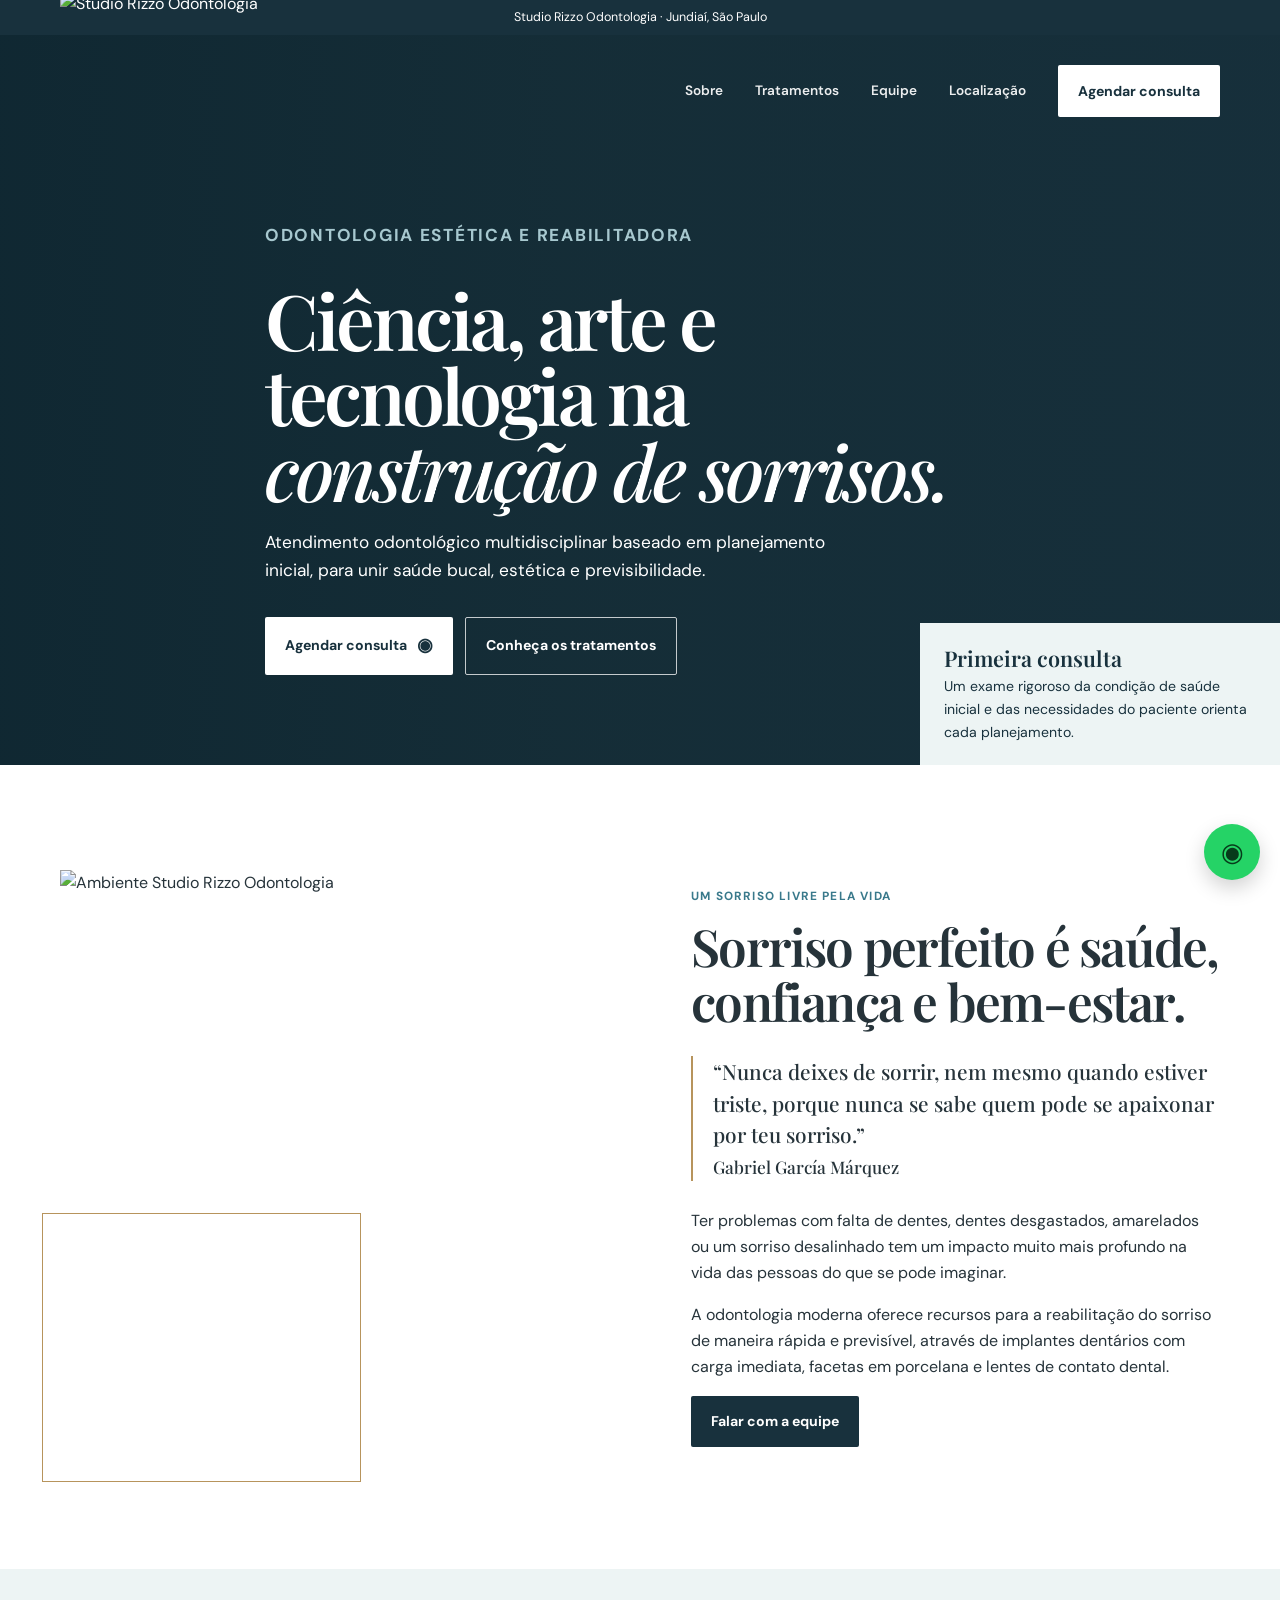
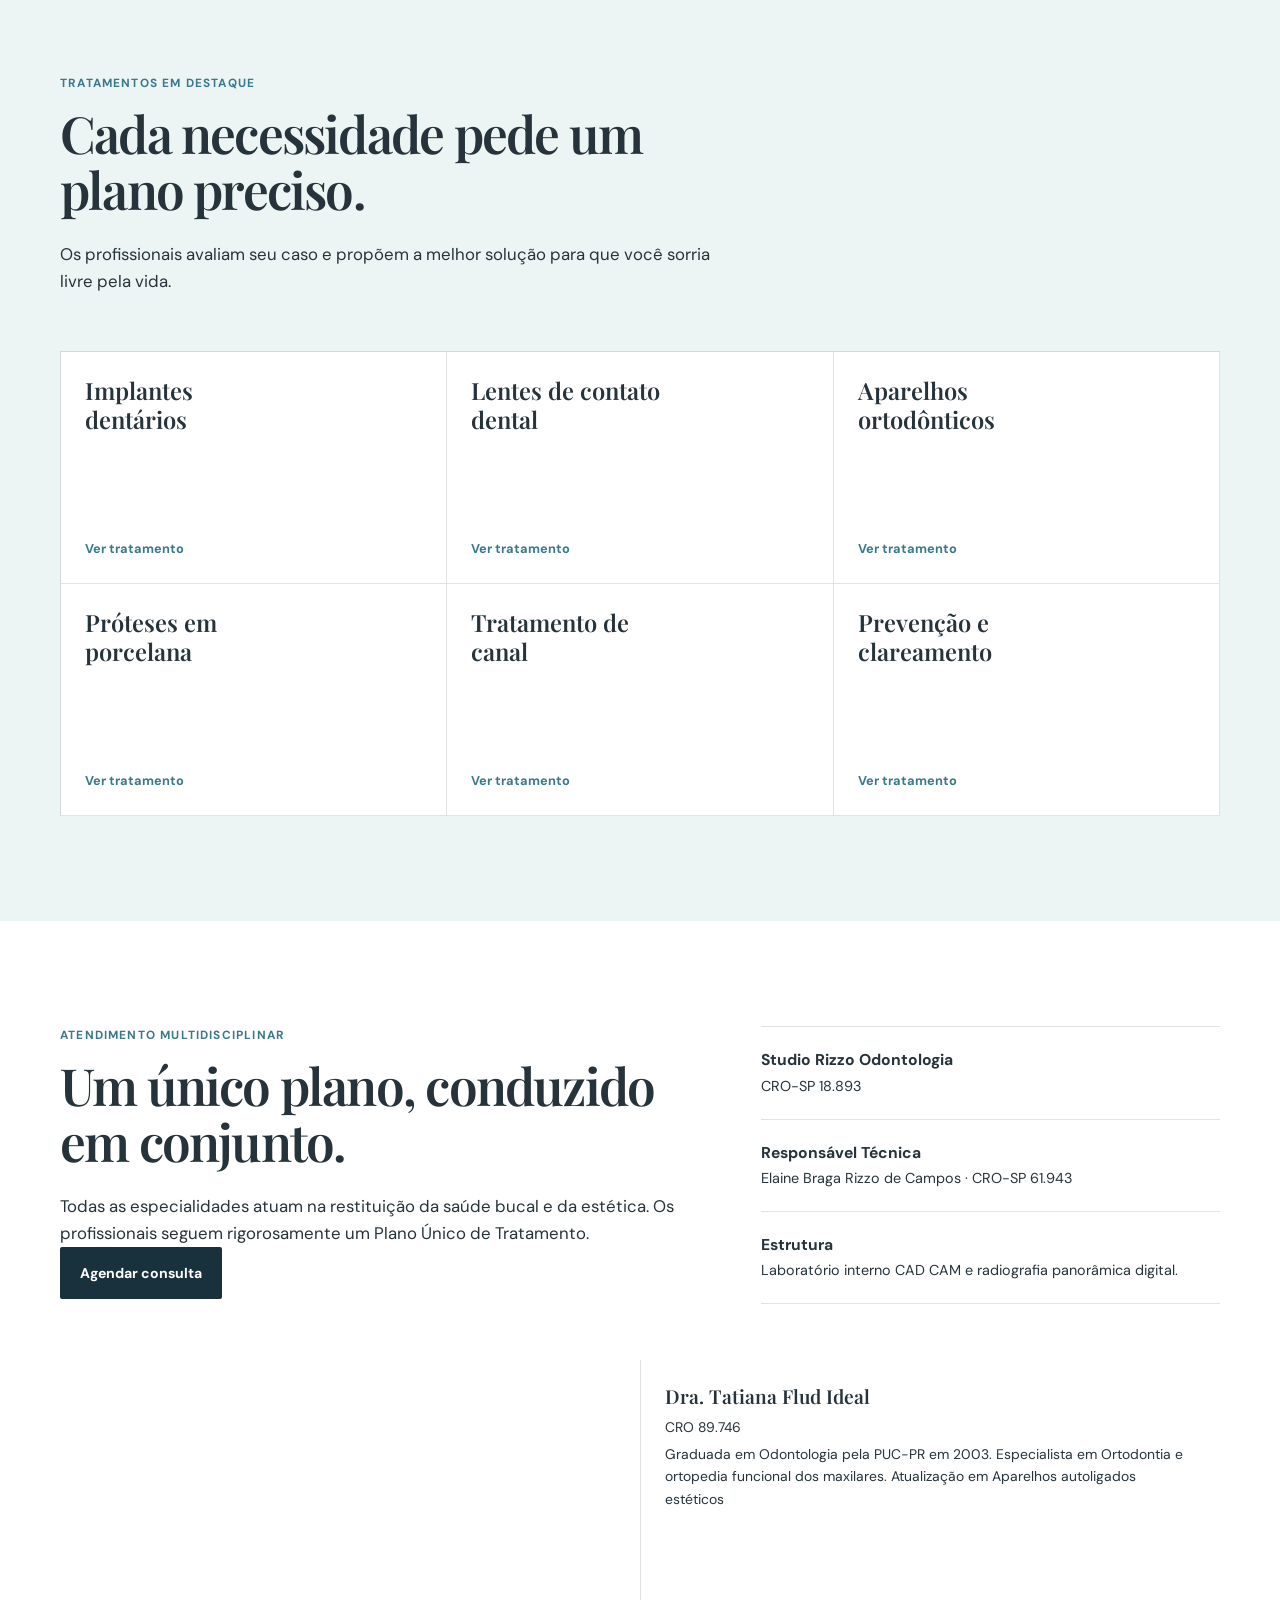
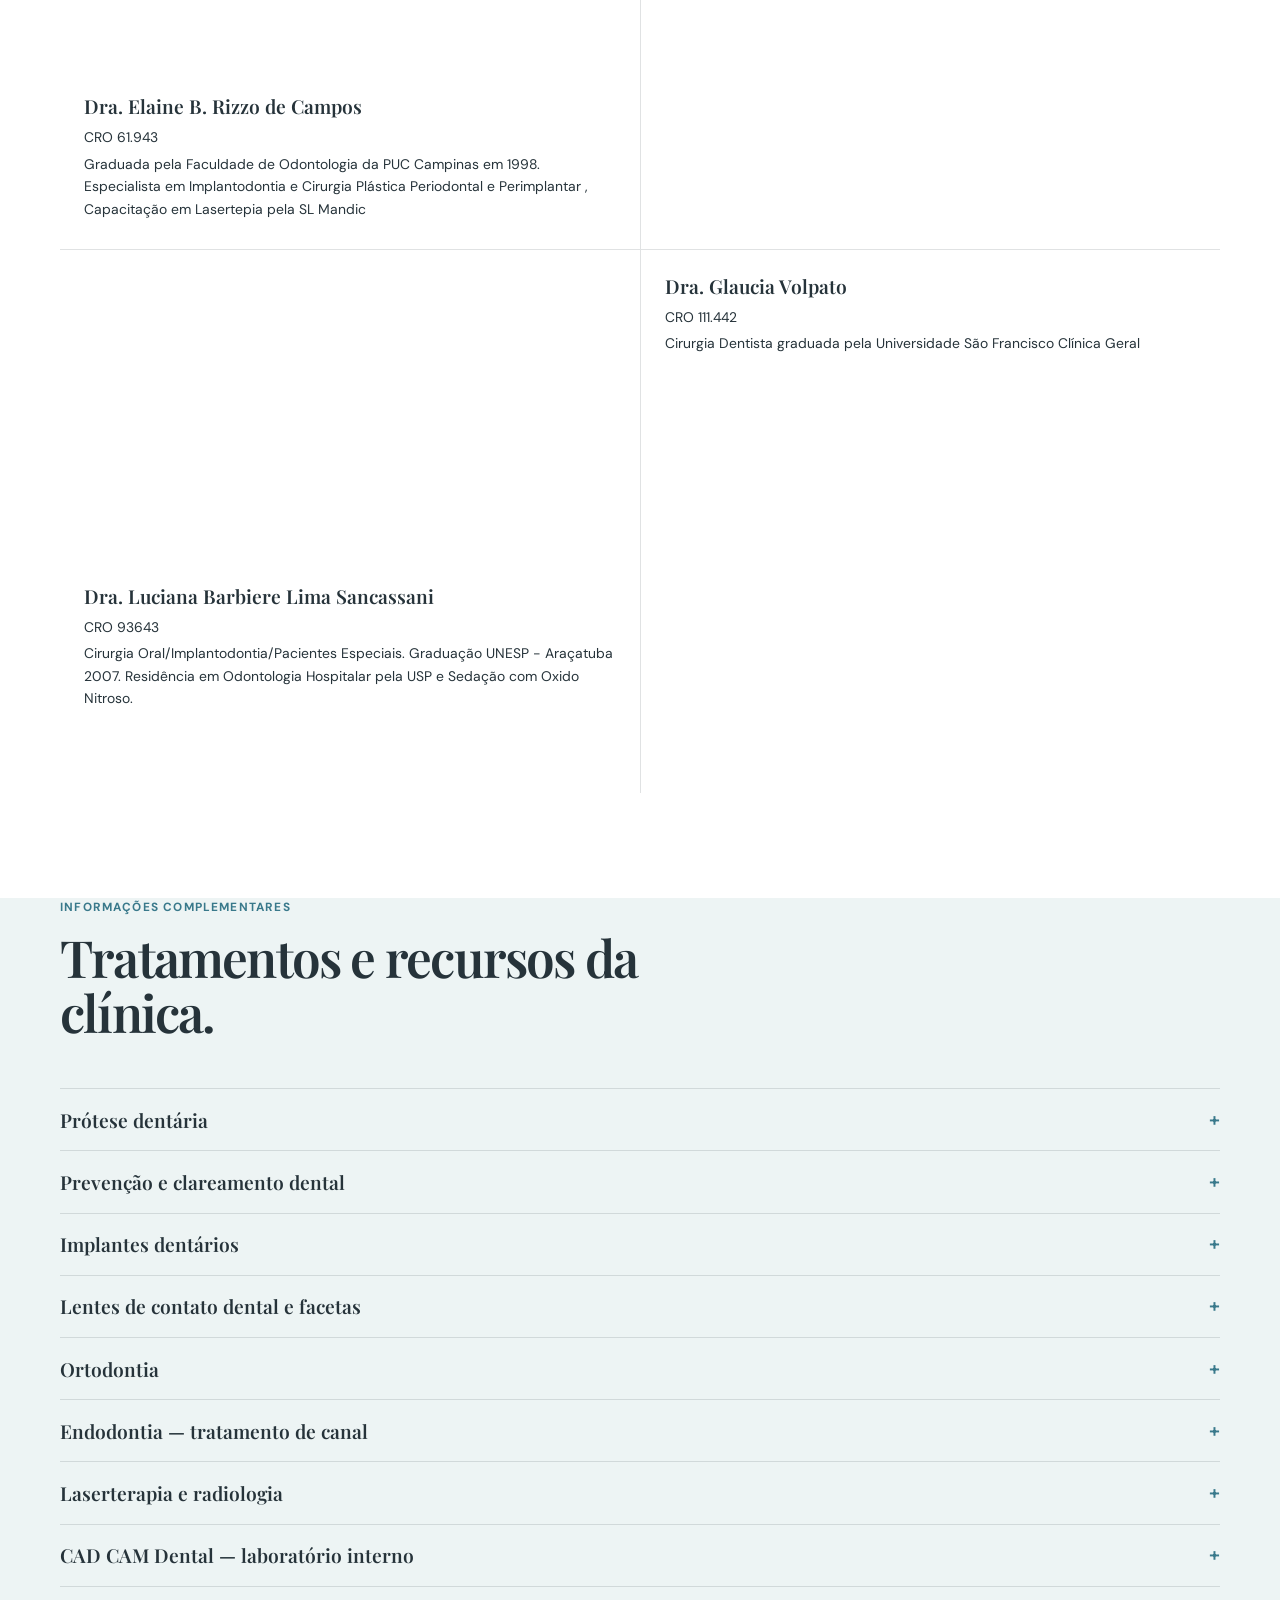
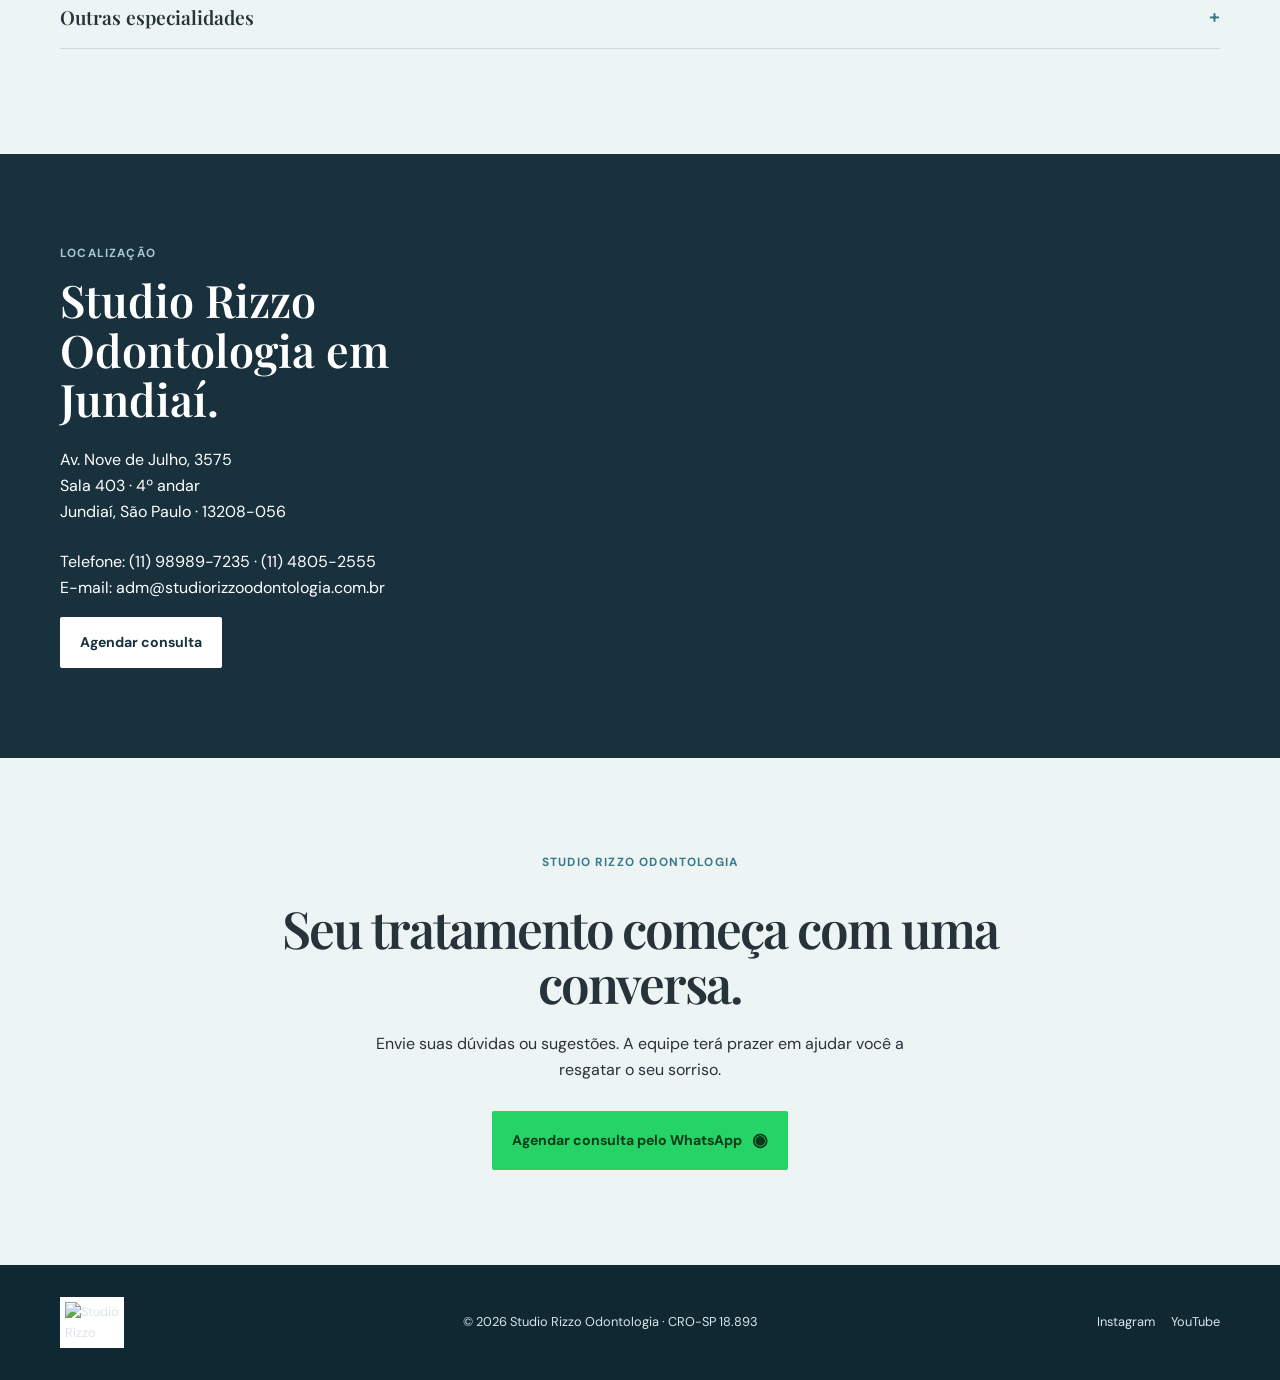
==== commit 27a9ba37: "Update index.html" ====
--- a/index.html
+++ b/index.html
@@ -10,22 +10,46 @@
   <link href="https://fonts.googleapis.com/css2?family=DM+Sans:wght@400;500;600;700&family=Playfair+Display:ital,wght@0,500;0,600;0,700;1,500&display=swap" rel="stylesheet">
   <style>
     :root{--ink:#26333a;--deep:#18313d;--teal:#39798b;--sky:#a7c8cf;--mist:#edf4f4;--white:#fff;--gold:#b7945c;--line:rgba(38,51,58,.14);--wa:#25d366;}
-    *{box-sizing:border-box}html{scroll-behavior:smooth}body{margin:0;color:var(--ink);font-family:"DM Sans",sans-serif;font-size:16px;line-height:1.62;background:var(--white)}a{color:inherit;text-decoration:none}img{display:block;max-width:100%}.shell{width:min(1160px,calc(100% - 48px));margin:auto}.serif{font-family:"Playfair Display",serif}.eyebrow{font-size:.74rem;letter-spacing:.1em;text-transform:uppercase;font-weight:700;color:var(--teal);margin:0 0 .8rem}.button{display:inline-flex;align-items:center;justify-content:center;gap:.65rem;padding:.9rem 1.25rem;border-radius:2px;font-weight:700;font-size:.88rem;transition:.2s transform,.2s background;cursor:pointer}.button:hover{transform:translateY(-2px)}.button-primary{background:var(--deep);color:white}.button-primary:hover{background:var(--teal)}.button-light{background:white;color:var(--deep)}.button-whats{background:var(--wa);color:#073b1b}.whats-icon{font-size:1.15rem}.skip{position:absolute;left:-10000px}.skip:focus{left:12px;top:12px;z-index:100;background:#fff;padding:.7rem}
-    .topline{background:var(--deep);color:#fff;text-align:center;font-size:.78rem;padding:.45rem 1rem}.header{height:82px;display:flex;align-items:center;justify-content:space-between;position:absolute;z-index:3;left:0;right:0;color:#fff}.brand img{width:82px;height:82px;object-fit:contain;background:#fff;padding:7px}.nav{display:flex;gap:1.5rem;align-items:center;font-size:.85rem;font-weight:600}.nav a:not(.button){opacity:.92}.nav a:not(.button):hover{color:var(--sky)}.menu{display:none;border:1px solid rgba(255,255,255,.7);color:#fff;background:transparent;padding:.45rem .7rem}
-    .hero{position:relative;min-height:730px;color:#fff;display:grid;align-items:end;overflow:hidden;background:var(--deep)}.hero:before{content:"";position:absolute;inset:0;background:linear-gradient(90deg,rgba(15,39,49,.91) 0%,rgba(19,43,52,.65) 45%,rgba(15,39,49,.18) 100%),url('https://images.builderservices.io/s/cdn/v1.0/i/m?url=https%3A%2F%2Fstorage.googleapis.com%2Fproduction-hostgator-brasil-v1-0-6%2F146%2F359146%2FUTA1cfv2%2F6fc088ce9e224be5a5a776d70a6624bd&methods=resize%2C2000%2C5000') center/cover}.hero-inner{position:relative;padding:180px 0 82px;max-width:750px}.hero h1{font:600 clamp(2.75rem,6vw,5.4rem)/.98 "Playfair Display",serif;letter-spacing:-.045em;margin:0 0 1.3rem}.hero h1 em{font-weight:500}.hero p{max-width:570px;margin:0 0 2rem;font-size:1.08rem}.hero-actions{display:flex;gap:.75rem;flex-wrap:wrap}.hero-note{position:absolute;right:0;bottom:0;background:var(--mist);color:var(--deep);width:min(360px,34vw);padding:1.3rem 1.5rem;font-size:.88rem}.hero-note b{display:block;font:600 1.35rem "Playfair Display",serif;margin-bottom:.2rem}.section{padding:105px 0}.section-title{font:600 clamp(2rem,4vw,3.4rem)/1.08 "Playfair Display",serif;letter-spacing:-.035em;margin:0;max-width:700px}.intro{font-size:1.05rem;max-width:680px;margin:1.5rem 0 0}.split{display:grid;grid-template-columns:1fr 1fr;gap:clamp(36px,8vw,110px);align-items:center}.photo-frame{position:relative}.photo-frame:before{content:"";position:absolute;left:-18px;bottom:-18px;width:60%;height:45%;border:1px solid var(--gold);z-index:-1}.photo-frame img{width:100%;aspect-ratio:4/4.5;object-fit:cover}.quote{border-left:2px solid var(--gold);padding-left:1.25rem;margin:1.7rem 0;font:500 1.3rem/1.5 "Playfair Display",serif}.mist{background:var(--mist)}
+    *{box-sizing:border-box}
+    html{scroll-behavior:smooth}
+    body{margin:0;color:var(--ink);font-family:"DM Sans",sans-serif;font-size:16px;line-height:1.62;background:var(--white)}a{color:inherit;text-decoration:none}img{display:block;max-width:100%}.shell{width:min(1160px,calc(100% - 48px));margin:auto}
+    .serif{font-family:"Playfair Display",serif}
+    .eyebrow{font-size:.74rem;letter-spacing:.1em;text-transform:uppercase;font-weight:700;color:var(--teal);margin:0 0 .8rem}
+    .button{display:inline-flex;align-items:center;justify-content:center;gap:.65rem;padding:.9rem 1.25rem;border-radius:2px;font-weight:700;font-size:.88rem;transition:.2s transform,.2s background;cursor:pointer}
+    .button:hover{transform:translateY(-2px)}
+    .button-primary{background:var(--deep);color:white}
+    .button-primary:hover{background:var(--teal)}
+    .button-light{background:white;color:var(--deep)}
+    .button-whats{background:var(--wa);color:#073b1b}
+    .whats-icon{font-size:1.15rem}.skip{position:absolute;left:-10000px}
+    .skip:focus{left:12px;top:12px;z-index:100;background:#fff;padding:.7rem}
+    .topline{background:var(--deep);color:#fff;text-align:center;font-size:.78rem;padding:.45rem 1rem}
+    .header{height:82px;display:flex;align-items:center;justify-content:space-between;position:absolute;z-index:3;top:50px;left:0;right:0;color:#fff}
+    .brand img{width:200px;height:200px;object-fit:contain;background:#fcfcfc00;padding:0px}
+    .nav{display:flex;gap:2rem;align-items:center;font-size:.85rem;font-weight:600}
+    .nav a:not(.button){opacity:.92}
+    .nav a:not(.button):hover{color:var(--sky)}
+    .menu{display:none;border:1px solid rgba(255,255,255,.7);color:#fff;background:transparent;padding:.45rem .7rem}
+    .hero{position:relative;min-height:730px;color:#fff;display:grid;align-items:end;overflow:hidden;background:var(--deep)}
+    .hero:before{content:"";position:absolute;inset:0;background:linear-gradient(90deg,rgba(15,39,49,.91) 0%,rgba(19,43,52,.65) 45%,rgba(15,39,49,.18) 100%),url('https://images.builderservices.io/s/cdn/v1.0/i/m?url=https%3A%2F%2Fstorage.googleapis.com%2Fproduction-hostgator-brasil-v1-0-6%2F146%2F359146%2FUTA1cfv2%2F6fc088ce9e224be5a5a776d70a6624bd&methods=resize%2C2000%2C5000') center/cover}.hero-inner{position:relative;padding:180px 0 82px;max-width:750px}.hero h1{font:600 clamp(2.75rem,6vw,5.4rem)/.98 "Playfair Display",serif;letter-spacing:-.045em;margin:0 0 1.3rem}.hero h1 em{font-weight:500}.hero p{max-width:570px;margin:0 0 2rem;font-size:1.08rem}.hero-actions{display:flex;gap:.75rem;flex-wrap:wrap}.hero-note{position:absolute;right:0;bottom:0;background:var(--mist);color:var(--deep);width:min(360px,34vw);padding:1.3rem 1.5rem;font-size:.88rem}.hero-note b{display:block;font:600 1.35rem "Playfair Display",serif;margin-bottom:.2rem}.section{padding:105px 0}.section-title{font:600 clamp(2rem,4vw,3.4rem)/1.08 "Playfair Display",serif;letter-spacing:-.035em;margin:0;max-width:700px}.intro{font-size:1.05rem;max-width:680px;margin:1.5rem 0 0}.split{display:grid;grid-template-columns:1fr 1fr;gap:clamp(36px,8vw,110px);align-items:center}.photo-frame{position:relative}.photo-frame:before{content:"";position:absolute;left:-18px;bottom:-18px;width:60%;height:45%;border:1px solid var(--gold);z-index:-1}.photo-frame img{width:100%;aspect-ratio:4/4.5;object-fit:cover}.quote{border-left:2px solid var(--gold);padding-left:1.25rem;margin:1.7rem 0;font:500 1.3rem/1.5 "Playfair Display",serif}.mist{background:var(--mist)}
     .service-grid{display:grid;grid-template-columns:repeat(3,1fr);margin-top:3.5rem;border-top:1px solid var(--line);border-left:1px solid var(--line)}.service{min-height:232px;padding:1.5rem;display:flex;flex-direction:column;justify-content:space-between;border-right:1px solid var(--line);border-bottom:1px solid var(--line);background:#fff;transition:.2s}.service:hover{background:var(--deep);color:white}.service h3{font:600 1.48rem/1.2 "Playfair Display",serif;margin:0;max-width:210px}.service .link{font-size:.8rem;font-weight:700;color:var(--teal)}.service:hover .link{color:var(--sky)}.plans{padding:0}.plan-header{padding:68px 0 43px;background:var(--deep);color:#fff}.plan-header .eyebrow{color:var(--sky)}.plan-grid{display:grid;grid-template-columns:repeat(3,1fr);background:white;box-shadow:0 16px 42px rgba(20,45,55,.12);position:relative;margin-top:-1px}.plan{padding:2.1rem;border-right:1px solid var(--line);min-height:280px;display:flex;flex-direction:column}.plan:last-child{border:0}.plan h3{font:600 1.7rem "Playfair Display",serif;margin:0 0 .75rem}.plan p{font-size:.92rem;margin:0 0 1.5rem}.plan .button{margin-top:auto;align-self:start}.plan.featured{background:var(--sky)}.trust{display:grid;grid-template-columns:1.15fr .85fr;gap:5rem;align-items:start}.credentials{border-top:1px solid var(--line)}.credential{padding:1.25rem 0;border-bottom:1px solid var(--line)}.credential b{display:block;font-size:.98rem}.credential span{font-size:.9rem}.team{display:grid;grid-template-columns:repeat(2,1fr);gap:1px;background:var(--line);margin-top:3.5rem}.person{padding:1.5rem;background:white}.person h3{font:600 1.2rem/1.25 "Playfair Display",serif;margin:0 0 .5rem}.person p{font-size:.87rem;margin:.25rem 0}.treatments{padding-top:0}.treatment-list{margin-top:3rem;border-top:1px solid var(--line)}details{border-bottom:1px solid var(--line);padding:1.1rem 0}summary{cursor:pointer;list-style:none;font:600 1.2rem "Playfair Display",serif;display:flex;justify-content:space-between;gap:1rem}summary:after{content:"+";font-family:"DM Sans";color:var(--teal)}details[open] summary:after{content:"–"}details p{max-width:900px;margin:1rem 2rem .3rem 0;font-size:.93rem}.location{display:grid;grid-template-columns:1fr 1fr;min-height:420px;background:var(--deep);color:#fff}.location-copy{padding:clamp(42px,7vw,95px) max(24px,calc((100vw - 1160px)/2));padding-right:clamp(42px,7vw,95px)}.location-copy h2{font:600 clamp(2.1rem,3.5vw,3rem)/1.1 "Playfair Display",serif;margin:.2rem 0 1.5rem}.location-copy address{font-style:normal;margin:1.5rem 0}.map{min-height:400px;border:0;width:100%;height:100%;filter:grayscale(1) contrast(.9)}.final{background:var(--mist);text-align:center;padding:95px 0}.final h2{font:600 clamp(2.2rem,4vw,4rem)/1.08 "Playfair Display",serif;max-width:800px;margin:.25rem auto 1.2rem;letter-spacing:-.04em}.final p{max-width:560px;margin:0 auto 1.8rem}.footer{background:#102832;color:#d9e6e8;padding:2rem 0}.footer-inner{display:flex;align-items:center;justify-content:space-between;gap:1.5rem;font-size:.8rem}.footer img{width:64px;background:white;padding:5px}.socials{display:flex;gap:1rem}.socials a:hover{text-decoration:underline}.floating{position:fixed;right:20px;bottom:20px;z-index:4;width:56px;height:56px;border-radius:50%;background:var(--wa);display:grid;place-items:center;color:#073b1b;font-size:1.65rem;box-shadow:0 8px 20px rgba(0,0,0,.18)}
-    @media(max-width:800px){.shell{width:min(100% - 36px,600px)}.header{height:70px}.brand img{width:68px;height:68px}.nav{display:none}.nav.open{display:flex;position:absolute;top:70px;right:0;flex-direction:column;align-items:stretch;gap:0;background:var(--deep);padding:.6rem;width:220px;box-shadow:0 14px 30px rgba(0,0,0,.22)}.nav.open a{padding:.7rem}.menu{display:block}.hero{min-height:690px}.hero-inner{padding:135px 0 92px}.hero-note{width:100%;right:auto;font-size:.82rem;padding:1rem 18px}.section{padding:70px 0}.split,.trust,.location{grid-template-columns:1fr;gap:2.5rem}.photo-frame{max-width:500px}.service-grid,.plan-grid{grid-template-columns:1fr}.service{min-height:150px}.plan{min-height:0;border-right:0;border-bottom:1px solid var(--line)}.plan:last-child{border-bottom:0}.location-copy{padding:65px 18px}.map{min-height:330px}.team{grid-template-columns:1fr}.footer-inner{align-items:flex-start;flex-direction:column}.hero h1{font-size:clamp(2.6rem,12vw,4rem)}}
+    @media(max-width:800px){.shell{width:min(100% - 36px,600px)}
+    .header{height:70px}.brand img{width:68px;height:68px}.nav{display:none}
+    .nav.open{display:flex;position:absolute;top:70px;right:0;flex-direction:column;align-items:stretch;gap:0;background:var(--deep);padding:.6rem;width:220px;box-shadow:0 14px 30px rgba(0,0,0,.22)}.nav.open a{padding:.7rem}.menu{display:block}.hero{min-height:690px}.hero-inner{padding:135px 0 92px}.hero-note{width:100%;right:auto;font-size:.82rem;padding:1rem 18px}.section{padding:70px 0}.split,.trust,.location{grid-template-columns:1fr;gap:2.5rem}.photo-frame{max-width:500px}.service-grid,.plan-grid{grid-template-columns:1fr}.service{min-height:150px}.plan{min-height:0;border-right:0;border-bottom:1px solid var(--line)}.plan:last-child{border-bottom:0}.location-copy{padding:65px 18px}.map{min-height:330px}.team{grid-template-columns:1fr}.footer-inner{align-items:flex-start;flex-direction:column}.hero h1{font-size:clamp(2.6rem,12vw,4rem)}}
     @media(prefers-reduced-motion:reduce){html{scroll-behavior:auto}.button{transition:none}}
     .--team-person1:before{content:"";display:block;min-height:310px;background:url('https://images.builderservices.io/s/cdn/v1.0/i/m?url=https%3A%2F%2Fstorage.googleapis.com%2Fproduction-hostgator-brasil-v1-0-6%2F146%2F359146%2FUTA1cfv2%2F9c37677b35c341bea43f30f00929ec91&methods=resize%2C1000%2C5000') center/cover}@media(max-width:800px){.team:before{min-height:360px}}
     .--team-person2:after{content:"";display:block;min-height:310px;background:url('https://storage.googleapis.com/production-hostgator-brasil-v1-0-6/146/359146/UTA1cfv2/14612c87fe95456888dc91c353f4ac99') center/cover}@media(max-width:800px){.team:before{min-height:360px}}
     .--team-person3:before{content:"";display:block;min-height:310px;background:url('https://storage.googleapis.com/production-hostgator-brasil-v1-0-6/146/359146/UTA1cfv2/a8f6ac7072354a218fd739bfab9cb9f5') center/cover}@media(max-width:800px){.team:before{min-height:360px}}
     .--team-person4:after{content:"";display:block;min-height:410px;background:url('https://storage.googleapis.com/production-hostgator-brasil-v1-0-6/146/359146/UTA1cfv2/23bbd53054cb4e1b954b8a24dabaa03d') 0px -50px/cover no-repeat}@media(max-width:800px){.team:before{min-height:460px}}
+  
+  
+  
   </style>
 </head>
 <body>
   <a class="skip" href="#conteudo">Pular para o conteúdo</a>
   <div class="topline">Studio Rizzo Odontologia · Jundiaí, São Paulo</div>
-  <header class="header shell"><a class="brand" href="#inicio" aria-label="Studio Rizzo Odontologia"><img src="https://images.builderservices.io/s/cdn/v1.0/i/m?url=https%3A%2F%2Fstorage.googleapis.com%2Fproduction-hostgator-brasil-v1-0-6%2F146%2F359146%2FUTA1cfv2%2F0c72a964fd1f428e9a11cb167eca59fd&methods=resize%2C500%2C5000" alt="Studio Rizzo Odontologia"></a><nav class="nav" aria-label="Principal"><a href="#sobre">Sobre</a><a href="#servicos">Tratamentos</a><a href="#equipe">Equipe</a><a href="#localizacao">Localização</a><a class="button button-light" href="https://wa.me/5511989897235" target="_blank" rel="noopener">Agendar consulta</a></nav><button class="menu" aria-label="Abrir navegação" onclick="document.querySelector('.nav').classList.toggle('open')">Menu</button></header>
+  <header class="header shell"><a class="brand" href="#inicio" aria-label="Studio Rizzo Odontologia"><img src="../Studio_Rizo/img/logo.png" alt="Studio Rizzo Odontologia"></a><nav class="nav" aria-label="Principal"><a href="#sobre">Sobre</a><a href="#servicos">Tratamentos</a><a href="#equipe">Equipe</a><a href="#localizacao">Localização</a><a class="button button-light" href="https://wa.me/5511989897235" target="_blank" rel="noopener">Agendar consulta</a></nav><button class="menu" aria-label="Abrir navegação" onclick="document.querySelector('.nav').classList.toggle('open')">Menu</button></header>
   <main id="conteudo"><section class="hero" id="inicio"><div class="shell hero-inner"><p class="eyebrow" style="color:var(--sky)">Odontologia estética e reabilitadora</p><h1>Ciência, arte e tecnologia na <em>construção de sorrisos.</em></h1><p>Atendimento odontológico multidisciplinar baseado em planejamento inicial, para unir saúde bucal, estética e previsibilidade.</p><div class="hero-actions"><a class="button button-light" href="https://wa.me/5511989897235" target="_blank" rel="noopener">Agendar consulta <span class="whats-icon">◉</span></a><a class="button" style="border:1px solid rgba(255,255,255,.75)" href="#servicos">Conheça os tratamentos</a></div></div><aside class="hero-note"><b>Primeira consulta</b>Um exame rigoroso da condição de saúde inicial e das necessidades do paciente orienta cada planejamento.</aside></section>
   <section class="section" id="sobre"><div class="shell split"><div class="photo-frame"><img src="https://images.builderservices.io/s/cdn/v1.0/i/m?url=https%3A%2F%2Fstorage.googleapis.com%2Fproduction-hostgator-brasil-v1-0-6%2F146%2F359146%2FUTA1cfv2%2F765f56923e8443c4bb5b1349e984e687&methods=resize%2C1000%2C5000" alt="Ambiente Studio Rizzo Odontologia"></div><div><p class="eyebrow">Um sorriso livre pela vida</p><h2 class="section-title">Sorriso perfeito é saúde, confiança e bem-estar.</h2><blockquote class="quote">“Nunca deixes de sorrir, nem mesmo quando estiver triste, porque nunca se sabe quem pode se apaixonar por teu sorriso.”<br><small>Gabriel García Márquez</small></blockquote><p>Ter problemas com falta de dentes, dentes desgastados, amarelados ou um sorriso desalinhado tem um impacto muito mais profundo na vida das pessoas do que se pode imaginar.</p><p>A odontologia moderna oferece recursos para a reabilitação do sorriso de maneira rápida e previsível, através de implantes dentários com carga imediata, facetas em porcelana e lentes de contato dental.</p><a class="button button-primary" href="https://wa.me/5511989897235" target="_blank" rel="noopener">Falar com a equipe</a></div></div></section>
   <section class="section mist" id="servicos"><div class="shell"><p class="eyebrow">Tratamentos em destaque</p><h2 class="section-title">Cada necessidade pede um plano preciso.</h2><p class="intro">Os profissionais avaliam seu caso e propõem a melhor solução para que você sorria livre pela vida.</p><div class="service-grid"><a class="service" href="#implantes"><h3>Implantes dentários</h3><span class="link">Ver tratamento</span></a><a class="service" href="#lentes"><h3>Lentes de contato dental</h3><span class="link">Ver tratamento</span></a><a class="service" href="#ortodontia"><h3>Aparelhos ortodônticos</h3><span class="link">Ver tratamento</span></a><a class="service" href="#protese"><h3>Próteses em porcelana</h3><span class="link">Ver tratamento</span></a><a class="service" href="#canal"><h3>Tratamento de canal</h3><span class="link">Ver tratamento</span></a><a class="service" href="#prevencao"><h3>Prevenção e clareamento</h3><span class="link">Ver tratamento</span></a></div></div></section>
